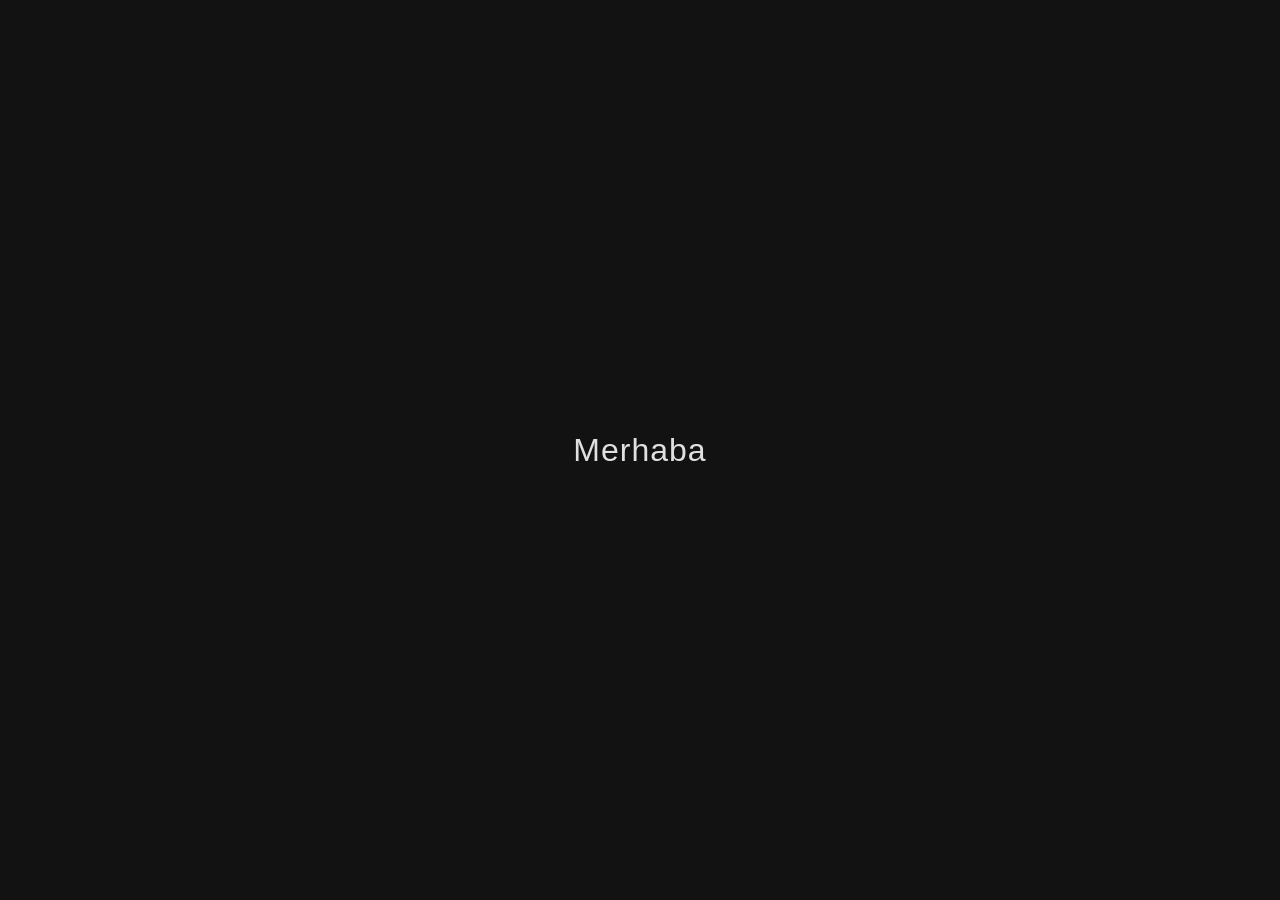
==== index.html @ f67cca28 "Add initial HTML structure for forum page" ====
<!DOCTYPE html>
<html lang="tr">
<head>
    <meta charset="UTF-8">
    <meta name="viewport" content="width=device-width, initial-scale=1.0">
    <title>Bağımsız Geliştiriciler Forumu</title>
    <style>
        /* İleride sıfırdan yazacağın minimal karanlık tema için küçük bir başlangıç */
        body {
            background-color: #121212;
            color: #e0e0e0;
            font-family: sans-serif;
            display: flex;
            justify-content: center;
            align-items: center;
            height: 100vh;
            margin: 0;
        }
        h1 {
            font-weight: 300;
            letter-spacing: 1px;
        }
    </style>
</head>
<body>

    <h1>Merhaba</h1>

</body>
</html>
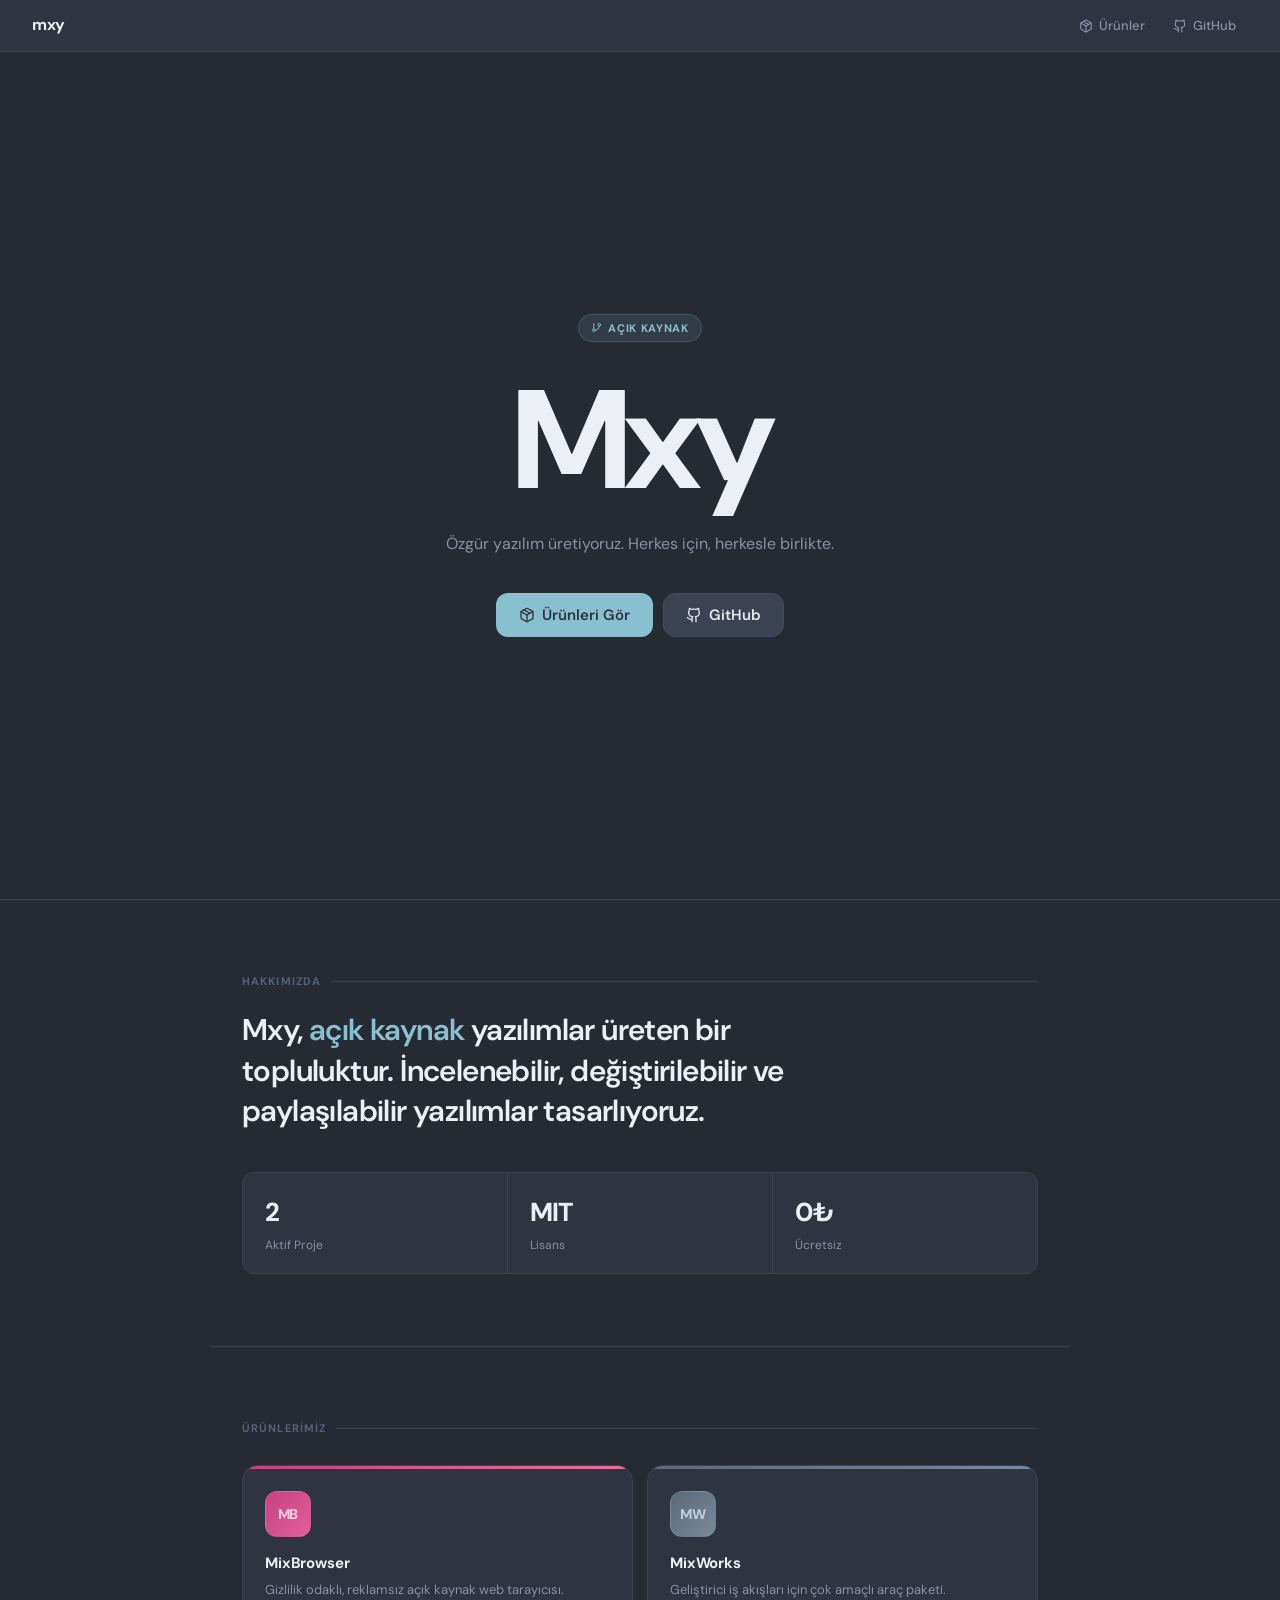
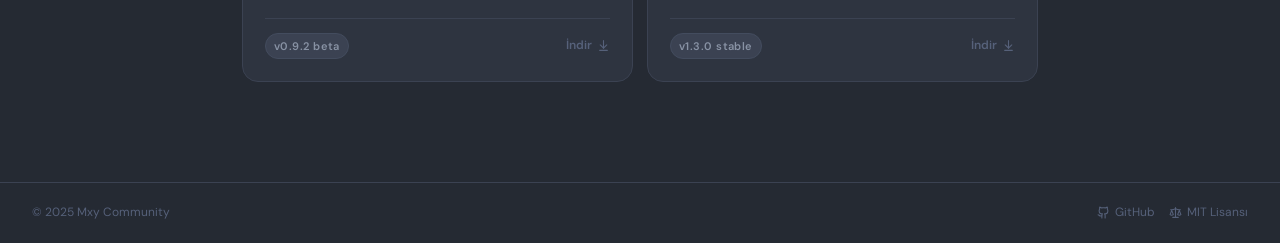
==== commit 868449f5: "Update index.html" ====
--- a/index.html
+++ b/index.html
@@ -1,30 +1,638 @@
 <!DOCTYPE html>
-<html lang="tr">
+<html lang="tr" data-theme="dark">
 <head>
-    <meta charset="UTF-8">
-    <meta name="viewport" content="width=device-width, initial-scale=1.0">
-    <title>Bağımsız Geliştiriciler Forumu</title>
-    <style>
-        /* İleride sıfırdan yazacağın minimal karanlık tema için küçük bir başlangıç */
-        body {
-            background-color: #121212;
-            color: #e0e0e0;
-            font-family: sans-serif;
-            display: flex;
-            justify-content: center;
-            align-items: center;
-            height: 100vh;
-            margin: 0;
-        }
-        h1 {
-            font-weight: 300;
-            letter-spacing: 1px;
-        }
-    </style>
+<meta charset="UTF-8">
+<meta name="viewport" content="width=device-width, initial-scale=1.0">
+<title>Mxy — Açık Kaynak Topluluğu</title>
+<link rel="preconnect" href="https://fonts.googleapis.com">
+<link href="https://fonts.googleapis.com/css2?family=DM+Sans:ital,opsz,wght@0,9..40,300;0,9..40,400;0,9..40,500;0,9..40,600;0,9..40,700;1,9..40,400&family=DM+Mono:wght@400;500&display=swap" rel="stylesheet">
+<style>
+
+:root {
+  --r: 8px; --r-sm: 4px; --r-lg: 12px; --r-xl: 16px; --r-pill: 9999px;
+  --font: 'DM Sans', system-ui, sans-serif;
+  --mono: 'DM Mono', monospace;
+  --ease: cubic-bezier(0.22, 1, 0.36, 1);
+  --t: 180ms; --t-fast: 100ms;
+}
+
+[data-theme="dark"] {
+  --bg-0: #1e2127; --bg-1: #252a33; --bg-2: #2e3440;
+  --bg-3: #353c4a; --bg-4: #3b4252; --bg-5: #434c5e; --bg-6: #4c566a;
+  --text-0: #eceff4; --text-1: #e5e9f0; --text-2: #d8dee9;
+  --text-3: #8892a4; --text-4: #56617a;
+  --border: #3b4252; --border-2: #434c5e; --border-3: #4c566a;
+  --frost-1: #8fbcbb; --frost-2: #88c0d0; --frost-3: #81a1c1; --frost-4: #5e81ac;
+  --aurora-green: #a3be8c;
+  --accent: #88c0d0; --accent-dim: rgba(136,192,208,0.12);
+  --shadow: 0 4px 12px rgba(0,0,0,0.35), 0 2px 4px rgba(0,0,0,0.2);
+  --shadow-lg: 0 12px 40px rgba(0,0,0,0.5), 0 4px 12px rgba(0,0,0,0.25);
+  --scroll-thumb: #434c5e; --scroll-thumb-h: #4c566a;
+}
+
+*, *::before, *::after { box-sizing: border-box; margin: 0; padding: 0; }
+html { scroll-behavior: smooth; }
+body {
+  font-family: var(--font); font-size: 14px; line-height: 1.65;
+  background: var(--bg-1); color: var(--text-2);
+  -webkit-font-smoothing: antialiased;
+}
+::-webkit-scrollbar { width: 7px; }
+::-webkit-scrollbar-track { background: transparent; }
+::-webkit-scrollbar-thumb { background: var(--scroll-thumb); border-radius: var(--r-pill); }
+::-webkit-scrollbar-thumb:hover { background: var(--scroll-thumb-h); }
+
+/* ══ ICON HELPER ══ */
+.icon {
+  display: inline-flex; align-items: center; justify-content: center;
+  flex-shrink: 0;
+}
+.icon svg {
+  stroke: currentColor; fill: none;
+  stroke-width: 2; stroke-linecap: round; stroke-linejoin: round;
+}
+
+/* ══ TOPBAR ══ */
+.topbar {
+  position: sticky; top: 0; z-index: 100;
+  height: 52px; display: flex; align-items: center; justify-content: space-between;
+  padding: 0 32px;
+  background: var(--bg-2); border-bottom: 1px solid var(--border);
+  backdrop-filter: blur(16px);
+}
+.topbar-logo { font-size: 16px; font-weight: 700; letter-spacing: -0.03em; color: var(--text-0); }
+.topbar-nav { display: flex; align-items: center; gap: 4px; }
+.topbar-nav a {
+  display: flex; align-items: center; gap: 6px;
+  padding: 6px 12px; border-radius: var(--r);
+  font-size: 13px; font-weight: 500; color: var(--text-3);
+  text-decoration: none;
+  transition: color var(--t-fast), background var(--t-fast);
+}
+.topbar-nav a:hover { color: var(--text-0); background: var(--bg-4); }
+
+/* ══ HERO ══ */
+.hero {
+  min-height: calc(100vh - 52px);
+  display: flex; flex-direction: column;
+  align-items: center; justify-content: center;
+  text-align: center; padding: 80px 32px;
+  border-bottom: 1px solid var(--border);
+}
+.hero-badge {
+  display: inline-flex; align-items: center; gap: 6px;
+  padding: 4px 12px; border-radius: var(--r-pill);
+  background: var(--accent-dim); border: 1px solid rgba(136,192,208,0.18);
+  font-size: 11px; font-weight: 700; letter-spacing: 0.06em;
+  color: var(--accent); text-transform: uppercase;
+  margin-bottom: 32px;
+  animation: fade-in 0.6s var(--ease) both;
+}
+.hero-title {
+  font-size: clamp(72px, 14vw, 140px); font-weight: 800;
+  letter-spacing: -0.05em; color: var(--text-0); line-height: 0.95;
+  animation: fade-in 0.7s 0.08s var(--ease) both;
+}
+.hero-sub {
+  margin-top: 24px; font-size: 16px; color: var(--text-3); max-width: 420px;
+  animation: fade-in 0.7s 0.16s var(--ease) both;
+}
+.hero-actions {
+  display: flex; gap: 10px; margin-top: 36px;
+  animation: fade-in 0.7s 0.24s var(--ease) both;
+}
+@keyframes fade-in {
+  from { opacity: 0; transform: translateY(14px); }
+  to   { opacity: 1; transform: translateY(0); }
+}
+
+/* ══ BUTTONS ══ */
+.btn {
+  display: inline-flex; align-items: center; justify-content: center; gap: 7px;
+  padding: 0 18px; height: 38px; border-radius: var(--r);
+  border: 1px solid transparent;
+  font-family: var(--font); font-size: 14px; font-weight: 600;
+  cursor: pointer; text-decoration: none; white-space: nowrap;
+  transition: background var(--t-fast), box-shadow var(--t-fast), transform var(--t-fast), border-color var(--t-fast);
+  user-select: none;
+}
+.btn:active { transform: scale(0.975); }
+.btn-primary { background: var(--frost-2); color: var(--bg-2); }
+.btn-primary:hover { background: var(--frost-1); box-shadow: 0 4px 14px rgba(136,192,208,0.2); }
+.btn-secondary { background: var(--bg-4); color: var(--text-1); border-color: var(--border-2); }
+.btn-secondary:hover { background: var(--bg-5); border-color: var(--border-3); }
+.btn-lg { height: 44px; padding: 0 22px; font-size: 15px; border-radius: var(--r-lg); }
+
+/* ══ SECTION ══ */
+.section {
+  max-width: 860px; margin: 0 auto;
+  padding: 72px 32px; border-bottom: 1px solid var(--border);
+}
+.section-eyebrow {
+  font-size: 11px; font-weight: 700; letter-spacing: 0.1em; text-transform: uppercase;
+  color: var(--text-4); margin-bottom: 20px;
+  display: flex; align-items: center; gap: 10px;
+}
+.section-eyebrow::after { content: ''; flex: 1; height: 1px; background: var(--border); }
+
+/* ══ ABOUT ══ */
+.about-text {
+  font-size: clamp(20px, 3vw, 30px); font-weight: 600;
+  letter-spacing: -0.02em; color: var(--text-0);
+  line-height: 1.35; max-width: 640px;
+}
+.about-text .accent { color: var(--accent); }
+.about-stats {
+  display: flex; margin-top: 40px;
+  border: 1px solid var(--border); border-radius: var(--r-lg);
+  overflow: hidden; background: var(--bg-2);
+}
+.stat-item { flex: 1; padding: 18px 22px; border-right: 1px solid var(--border); }
+.stat-item:last-child { border-right: none; }
+.stat-num { font-size: 26px; font-weight: 800; letter-spacing: -0.04em; color: var(--text-0); }
+.stat-lbl { font-size: 12px; color: var(--text-3); margin-top: 2px; }
+
+/* ══ PRODUCTS ══ */
+.products-section { max-width: 860px; margin: 0 auto; padding: 72px 32px 100px; }
+.products-grid {
+  display: grid; grid-template-columns: 1fr 1fr; gap: 14px; margin-top: 28px;
+}
+@media (max-width: 580px) { .products-grid { grid-template-columns: 1fr; } }
+
+.product-card {
+  background: var(--bg-2); border: 1px solid var(--border);
+  border-radius: var(--r-xl); cursor: pointer; overflow: hidden;
+  transition: border-color var(--t), box-shadow var(--t), transform var(--t);
+}
+.product-card:hover { border-color: var(--border-3); box-shadow: var(--shadow); transform: translateY(-2px); }
+.product-card:active { transform: translateY(0); }
+
+.product-strip { height: 3px; }
+.mixbrowser .product-strip { background: linear-gradient(90deg, #c94080, #e8709a); }
+.mixworks   .product-strip { background: linear-gradient(90deg, #5c6a7a, #7888a0); }
+
+.product-body { padding: 22px; }
+.product-icon {
+  width: 46px; height: 46px; border-radius: var(--r-lg);
+  display: flex; align-items: center; justify-content: center;
+  font-size: 14px; font-weight: 800; letter-spacing: -0.03em;
+  margin-bottom: 14px; border: 1px solid rgba(255,255,255,0.08);
+}
+.mixbrowser .product-icon { background: linear-gradient(135deg, #c94080, #e0609a); color: rgba(255,220,235,0.9); }
+.mixworks   .product-icon { background: linear-gradient(135deg, #5a6878, #7a8898); color: rgba(210,220,235,0.85); }
+
+.product-name { font-size: 15px; font-weight: 700; color: var(--text-0); letter-spacing: -0.01em; margin-bottom: 4px; }
+.product-desc { font-size: 13px; color: var(--text-3); line-height: 1.5; }
+.product-footer {
+  display: flex; align-items: center; justify-content: space-between;
+  margin-top: 18px; padding-top: 14px; border-top: 1px solid var(--border);
+}
+.product-version {
+  font-size: 11px; font-weight: 600; letter-spacing: 0.04em;
+  padding: 3px 8px; border-radius: var(--r-pill);
+  background: var(--bg-4); border: 1px solid var(--border-2); color: var(--text-3);
+}
+.product-open {
+  display: flex; align-items: center; gap: 5px;
+  font-size: 12px; font-weight: 600; color: var(--text-4);
+  transition: color var(--t-fast);
+}
+.product-card:hover .product-open { color: var(--accent); }
+
+/* ══ OVERLAY ══ */
+.overlay {
+  position: fixed; inset: 0;
+  background: rgba(14,17,22,0.75);
+  backdrop-filter: blur(6px); -webkit-backdrop-filter: blur(6px);
+  display: flex; align-items: center; justify-content: center;
+  z-index: 500; padding: 20px;
+  opacity: 0; pointer-events: none; transition: opacity 0.2s;
+}
+.overlay.open { opacity: 1; pointer-events: all; }
+
+.dialog {
+  background: var(--bg-2); border: 1px solid var(--border-2);
+  border-radius: var(--r-xl); width: 460px; max-width: 100%;
+  box-shadow: var(--shadow-lg);
+  transform: scale(0.95) translateY(10px);
+  transition: transform 0.22s var(--ease); overflow: hidden;
+}
+.overlay.open .dialog { transform: scale(1) translateY(0); }
+
+.dialog-top { padding: 24px 24px 20px; border-bottom: 1px solid var(--border); }
+.dialog-app-row { display: flex; align-items: center; gap: 14px; margin-bottom: 16px; }
+.dialog-icon {
+  width: 52px; height: 52px; border-radius: var(--r-lg);
+  display: flex; align-items: center; justify-content: center;
+  font-size: 16px; font-weight: 800; letter-spacing: -0.03em;
+  flex-shrink: 0; border: 1px solid rgba(255,255,255,0.08);
+}
+.dialog-mb .dialog-icon { background: linear-gradient(135deg, #c94080, #e0609a); color: rgba(255,220,235,0.9); }
+.dialog-mw .dialog-icon { background: linear-gradient(135deg, #5a6878, #7a8898); color: rgba(210,220,235,0.85); }
+.dialog-title { font-size: 17px; font-weight: 700; color: var(--text-0); letter-spacing: -0.01em; }
+.dialog-tagline { font-size: 12px; color: var(--text-3); margin-top: 2px; }
+.dialog-desc { font-size: 13px; color: var(--text-3); line-height: 1.6; }
+.ver-row { display: flex; align-items: center; gap: 8px; margin-top: 14px; }
+.ver-badge {
+  display: inline-flex; align-items: center; gap: 5px;
+  padding: 3px 10px; border-radius: var(--r-pill);
+  font-size: 11px; font-weight: 700; letter-spacing: 0.04em;
+  border: 1px solid var(--border-2); background: var(--bg-4); color: var(--text-2);
+}
+.ver-dot { width: 6px; height: 6px; border-radius: 50%; background: var(--aurora-green); flex-shrink: 0; }
+
+.dialog-body { padding: 18px 24px; }
+.changelog {
+  background: var(--bg-3); border: 1px solid var(--border);
+  border-radius: var(--r-lg); overflow: hidden; margin-bottom: 14px;
+}
+.changelog-header {
+  display: flex; align-items: center; gap: 7px;
+  padding: 9px 14px; border-bottom: 1px solid var(--border);
+  font-size: 11px; font-weight: 700; letter-spacing: 0.08em;
+  text-transform: uppercase; color: var(--text-4);
+}
+.changelog-item {
+  display: flex; align-items: center; gap: 9px;
+  padding: 8px 14px; font-size: 13px; color: var(--text-2);
+  border-bottom: 1px solid var(--border);
+}
+.changelog-item:last-child { border-bottom: none; }
+.changelog-item .icon { color: var(--aurora-green); }
+
+.dl-group { display: flex; flex-direction: column; gap: 8px; }
+.dl-btn {
+  height: 40px; display: flex; align-items: center; gap: 10px;
+  padding: 0 14px; border-radius: var(--r); border: 1px solid transparent;
+  font-family: var(--font); font-size: 13px; font-weight: 600;
+  cursor: pointer; transition: background var(--t-fast), border-color var(--t-fast), transform var(--t-fast);
+}
+.dl-btn:active { transform: scale(0.98); }
+.dl-btn-label { flex: 1; text-align: left; }
+.dl-btn-size { font-size: 11px; font-weight: 500; color: var(--text-4); }
+.dl-primary { background: var(--bg-4); color: var(--text-0); border-color: var(--border-2); }
+.dl-primary:hover { background: var(--bg-5); border-color: var(--border-3); }
+.dl-secondary { background: transparent; color: var(--text-2); border-color: var(--border); }
+.dl-secondary:hover { background: var(--bg-3); }
+
+.dialog-footer {
+  padding: 12px 24px; border-top: 1px solid var(--border);
+  display: flex; justify-content: space-between; align-items: center;
+}
+.dialog-footer-note { font-size: 12px; color: var(--text-4); display: flex; align-items: center; gap: 5px; }
+.dialog-close-btn {
+  height: 30px; padding: 0 14px; border-radius: var(--r);
+  border: 1px solid var(--border-2); background: var(--bg-4); color: var(--text-2);
+  font-family: var(--font); font-size: 13px; font-weight: 600;
+  cursor: pointer; transition: background var(--t-fast);
+}
+.dialog-close-btn:hover { background: var(--bg-5); }
+
+/* ══ FOOTER ══ */
+.footer {
+  border-top: 1px solid var(--border); padding: 20px 32px;
+  display: flex; align-items: center; justify-content: space-between;
+  font-size: 12px; color: var(--text-4);
+}
+.footer-links { display: flex; gap: 14px; }
+.footer-links a {
+  color: var(--text-4); text-decoration: none;
+  display: flex; align-items: center; gap: 5px;
+  transition: color var(--t-fast);
+}
+.footer-links a:hover { color: var(--text-2); }
+
+/* ══ SCROLL REVEAL ══ */
+.reveal { opacity: 0; transform: translateY(14px); transition: opacity 0.55s var(--ease), transform 0.55s var(--ease); }
+.reveal.visible { opacity: 1; transform: translateY(0); }
+
+</style>
 </head>
 <body>
 
-    <h1>Merhaba</h1>
-
+<!-- SVG icon definitions (reusable symbols) -->
+<svg style="display:none" xmlns="http://www.w3.org/2000/svg">
+  <symbol id="ic-git-branch" viewBox="0 0 24 24">
+    <line x1="6" y1="3" x2="6" y2="15"/>
+    <circle cx="18" cy="6" r="3"/>
+    <circle cx="6" cy="18" r="3"/>
+    <path d="M18 9a9 9 0 0 1-9 9"/>
+  </symbol>
+  <symbol id="ic-package" viewBox="0 0 24 24">
+    <path d="m7.5 4.27 9 5.15"/>
+    <path d="M21 8a2 2 0 0 0-1-1.73l-7-4a2 2 0 0 0-2 0l-7 4A2 2 0 0 0 3 8v8a2 2 0 0 0 1 1.73l7 4a2 2 0 0 0 2 0l7-4A2 2 0 0 0 21 16Z"/>
+    <path d="m3.3 7 8.7 5 8.7-5"/>
+    <path d="M12 22V12"/>
+  </symbol>
+  <symbol id="ic-github" viewBox="0 0 24 24">
+    <path d="M15 22v-4a4.8 4.8 0 0 0-1-3.5c3 0 6-2 6-5.5.08-1.25-.27-2.48-1-3.5.28-1.15.28-2.35 0-3.5 0 0-1 0-3 1.5-2.64-.5-5.36-.5-8 0C6 2 5 2 5 2c-.3 1.15-.3 2.35 0 3.5A5.403 5.403 0 0 0 4 9c0 3.5 3 5.5 6 5.5-.39.49-.68 1.05-.85 1.65-.17.6-.22 1.23-.15 1.85v4"/>
+    <path d="M9 18c-4.51 2-5-2-7-2"/>
+  </symbol>
+  <symbol id="ic-arrow-down-to-line" viewBox="0 0 24 24">
+    <path d="M12 17V3"/>
+    <path d="m6 11 6 6 6-6"/>
+    <path d="M19 21H5"/>
+  </symbol>
+  <symbol id="ic-git-commit" viewBox="0 0 24 24">
+    <circle cx="12" cy="12" r="3"/>
+    <line x1="3" y1="12" x2="9" y2="12"/>
+    <line x1="15" y1="12" x2="21" y2="12"/>
+  </symbol>
+  <symbol id="ic-check" viewBox="0 0 24 24">
+    <path d="M20 6 9 17l-5-5"/>
+  </symbol>
+  <!-- Windows logo -->
+  <symbol id="ic-windows" viewBox="0 0 24 24">
+    <path d="M3 5.6 10.5 4.5v7H3z" fill="#f35325" stroke="none"/>
+    <path d="M11.5 4.35 21 3v8.5h-9.5z" fill="#81bc06" stroke="none"/>
+    <path d="M3 12.5h7.5V19.5L3 18.4z" fill="#05a6f0" stroke="none"/>
+    <path d="M11.5 12.5H21V21l-9.5-1.35z" fill="#ffba08" stroke="none"/>
+  </symbol>
+  <!-- Linux Tux -->
+  <symbol id="ic-linux" viewBox="0 0 100 100">
+    <ellipse cx="50" cy="68" rx="24" ry="26" fill="#2b2b2b"/>
+    <ellipse cx="50" cy="72" rx="14" ry="18" fill="#f5f0e8"/>
+    <ellipse cx="50" cy="30" rx="20" ry="22" fill="#2b2b2b"/>
+    <ellipse cx="50" cy="36" rx="12" ry="10" fill="#f5a623"/>
+    <circle cx="43" cy="26" r="5" fill="white"/>
+    <circle cx="57" cy="26" r="5" fill="white"/>
+    <circle cx="44" cy="27" r="2.5" fill="#1a1a1a"/>
+    <circle cx="58" cy="27" r="2.5" fill="#1a1a1a"/>
+    <ellipse cx="38" cy="96" rx="10" ry="4" fill="#f5a623"/>
+    <ellipse cx="62" cy="96" rx="10" ry="4" fill="#f5a623"/>
+    <ellipse cx="24" cy="62" rx="7" ry="18" fill="#1a1a1a" transform="rotate(-10 24 62)"/>
+    <ellipse cx="76" cy="62" rx="7" ry="18" fill="#1a1a1a" transform="rotate(10 76 62)"/>
+  </symbol>
+  <symbol id="ic-lock" viewBox="0 0 24 24">
+    <rect width="18" height="11" x="3" y="11" rx="2" ry="2"/>
+    <path d="M7 11V7a5 5 0 0 1 10 0v4"/>
+  </symbol>
+  <symbol id="ic-scale" viewBox="0 0 24 24">
+    <path d="m16 16 3-8 3 8c-.87.65-1.92 1-3 1s-2.13-.35-3-1Z"/>
+    <path d="m2 16 3-8 3 8c-.87.65-1.92 1-3 1s-2.13-.35-3-1Z"/>
+    <path d="M7 21h10"/>
+    <path d="M12 3v18"/>
+    <path d="M3 7h2c2 0 5-1 7-2 2 1 5 2 7 2h2"/>
+  </symbol>
+</svg>
+
+<!-- TOPBAR -->
+<nav class="topbar">
+  <div class="topbar-logo">mxy</div>
+  <div class="topbar-nav">
+    <a href="#products">
+      <span class="icon"><svg width="14" height="14"><use href="#ic-package"/></svg></span>
+      Ürünler
+    </a>
+    <a href="https://github.com" target="_blank">
+      <span class="icon"><svg width="14" height="14"><use href="#ic-github"/></svg></span>
+      GitHub
+    </a>
+  </div>
+</nav>
+
+<!-- HERO -->
+<section class="hero">
+  <div class="hero-badge">
+    <span class="icon"><svg width="11" height="11"><use href="#ic-git-branch"/></svg></span>
+    Açık Kaynak
+  </div>
+  <div class="hero-title">Mxy</div>
+  <div class="hero-sub">Özgür yazılım üretiyoruz. Herkes için, herkesle birlikte.</div>
+  <div class="hero-actions">
+    <a href="#products" class="btn btn-primary btn-lg">
+      <span class="icon"><svg width="16" height="16"><use href="#ic-package"/></svg></span>
+      Ürünleri Gör
+    </a>
+    <a href="https://github.com" target="_blank" class="btn btn-secondary btn-lg">
+      <span class="icon"><svg width="16" height="16"><use href="#ic-github"/></svg></span>
+      GitHub
+    </a>
+  </div>
+</section>
+
+<!-- ABOUT -->
+<div class="section reveal">
+  <div class="section-eyebrow">Hakkımızda</div>
+  <p class="about-text">
+    Mxy, <span class="accent">açık kaynak</span> yazılımlar üreten bir topluluktur. İncelenebilir, değiştirilebilir ve paylaşılabilir yazılımlar tasarlıyoruz.
+  </p>
+  <div class="about-stats">
+    <div class="stat-item">
+      <div class="stat-num">2</div>
+      <div class="stat-lbl">Aktif Proje</div>
+    </div>
+    <div class="stat-item">
+      <div class="stat-num">MIT</div>
+      <div class="stat-lbl">Lisans</div>
+    </div>
+    <div class="stat-item">
+      <div class="stat-num">0₺</div>
+      <div class="stat-lbl">Ücretsiz</div>
+    </div>
+  </div>
+</div>
+
+<!-- PRODUCTS -->
+<div class="products-section" id="products">
+  <div class="section-eyebrow reveal">Ürünlerimiz</div>
+  <div class="products-grid">
+
+    <div class="product-card mixbrowser reveal" onclick="openModal('mb')">
+      <div class="product-strip"></div>
+      <div class="product-body">
+        <div class="product-icon">MB</div>
+        <div class="product-name">MixBrowser</div>
+        <div class="product-desc">Gizlilik odaklı, reklamsız açık kaynak web tarayıcısı.</div>
+        <div class="product-footer">
+          <span class="product-version">v0.9.2 beta</span>
+          <span class="product-open">
+            İndir
+            <span class="icon"><svg width="13" height="13"><use href="#ic-arrow-down-to-line"/></svg></span>
+          </span>
+        </div>
+      </div>
+    </div>
+
+    <div class="product-card mixworks reveal" onclick="openModal('mw')" style="transition-delay:0.07s">
+      <div class="product-strip"></div>
+      <div class="product-body">
+        <div class="product-icon">MW</div>
+        <div class="product-name">MixWorks</div>
+        <div class="product-desc">Geliştirici iş akışları için çok amaçlı araç paketi.</div>
+        <div class="product-footer">
+          <span class="product-version">v1.3.0 stable</span>
+          <span class="product-open">
+            İndir
+            <span class="icon"><svg width="13" height="13"><use href="#ic-arrow-down-to-line"/></svg></span>
+          </span>
+        </div>
+      </div>
+    </div>
+
+  </div>
+</div>
+
+<!-- FOOTER -->
+<footer class="footer">
+  <span>© 2025 Mxy Community</span>
+  <div class="footer-links">
+    <a href="https://github.com" target="_blank">
+      <span class="icon"><svg width="13" height="13"><use href="#ic-github"/></svg></span> GitHub
+    </a>
+    <a href="#">
+      <span class="icon"><svg width="13" height="13"><use href="#ic-scale"/></svg></span> MIT Lisansı
+    </a>
+  </div>
+</footer>
+
+
+<!-- MODAL: MixBrowser -->
+<div class="overlay" id="modal-mb" onclick="if(event.target===this)closeModal('mb')">
+  <div class="dialog dialog-mb">
+    <div class="dialog-top">
+      <div class="dialog-app-row">
+        <div class="dialog-icon">MB</div>
+        <div>
+          <div class="dialog-title">MixBrowser</div>
+          <div class="dialog-tagline">Açık kaynak web tarayıcısı</div>
+        </div>
+      </div>
+      <div class="dialog-desc">Gizliliğinizi korumak için tasarlanmış, yerleşik reklam engelleyicili ve izleyici engelleyicili modern tarayıcı.</div>
+      <div class="ver-row">
+        <div class="ver-badge"><div class="ver-dot"></div> v0.9.2 Beta</div>
+      </div>
+    </div>
+    <div class="dialog-body">
+      <div class="changelog">
+        <div class="changelog-header">
+          <span class="icon"><svg width="12" height="12"><use href="#ic-git-commit"/></svg></span>
+          v0.9.2 — Son Değişiklikler
+        </div>
+        <div class="changelog-item">
+          <span class="icon"><svg width="13" height="13"><use href="#ic-check"/></svg></span>
+          Sekme yöneticisi yeniden tasarlandı
+        </div>
+        <div class="changelog-item">
+          <span class="icon"><svg width="13" height="13"><use href="#ic-check"/></svg></span>
+          Yerleşik reklam engelleyici güncellendi
+        </div>
+        <div class="changelog-item">
+          <span class="icon"><svg width="13" height="13"><use href="#ic-check"/></svg></span>
+          Bellek kullanımı %22 azaltıldı
+        </div>
+        <div class="changelog-item">
+          <span class="icon"><svg width="13" height="13"><use href="#ic-check"/></svg></span>
+          Karanlık mod iyileştirmeleri
+        </div>
+      </div>
+      <div class="dl-group">
+        <button class="dl-btn dl-primary">
+          <span class="icon" style="flex-shrink:0"><svg width="18" height="18" style="display:block"><use href="#ic-windows"/></svg></span>
+          <span class="dl-btn-label">Windows için İndir</span>
+          <span class="dl-btn-size">.exe · 84 MB</span>
+        </button>
+        <button class="dl-btn dl-secondary">
+          <span class="icon" style="flex-shrink:0"><svg width="18" height="18" style="display:block"><use href="#ic-linux"/></svg></span>
+          <span class="dl-btn-label">Linux için İndir</span>
+          <span class="dl-btn-size">.AppImage · 79 MB</span>
+        </button>
+      </div>
+    </div>
+    <div class="dialog-footer">
+      <span class="dialog-footer-note">
+        <span class="icon"><svg width="12" height="12"><use href="#ic-lock"/></svg></span> MIT Lisansı
+      </span>
+      <button class="dialog-close-btn" onclick="closeModal('mb')">Kapat</button>
+    </div>
+  </div>
+</div>
+
+
+<!-- MODAL: MixWorks -->
+<div class="overlay" id="modal-mw" onclick="if(event.target===this)closeModal('mw')">
+  <div class="dialog dialog-mw">
+    <div class="dialog-top">
+      <div class="dialog-app-row">
+        <div class="dialog-icon">MW</div>
+        <div>
+          <div class="dialog-title">MixWorks</div>
+          <div class="dialog-tagline">Geliştirici araç paketi</div>
+        </div>
+      </div>
+      <div class="dialog-desc">Terminal entegrasyonu, SSH yöneticisi ve Git desteğiyle geliştirici iş akışlarını hızlandıran araç paketi.</div>
+      <div class="ver-row">
+        <div class="ver-badge"><div class="ver-dot"></div> v1.3.0 Stable</div>
+      </div>
+    </div>
+    <div class="dialog-body">
+      <div class="changelog">
+        <div class="changelog-header">
+          <span class="icon"><svg width="12" height="12"><use href="#ic-git-commit"/></svg></span>
+          v1.3.0 — Son Değişiklikler
+        </div>
+        <div class="changelog-item">
+          <span class="icon"><svg width="13" height="13"><use href="#ic-check"/></svg></span>
+          Plugin sistemi eklendi
+        </div>
+        <div class="changelog-item">
+          <span class="icon"><svg width="13" height="13"><use href="#ic-check"/></svg></span>
+          SSH bağlantı yöneticisi
+        </div>
+        <div class="changelog-item">
+          <span class="icon"><svg width="13" height="13"><use href="#ic-check"/></svg></span>
+          Git entegrasyonu geliştirildi
+        </div>
+        <div class="changelog-item">
+          <span class="icon"><svg width="13" height="13"><use href="#ic-check"/></svg></span>
+          Çoklu pencere desteği
+        </div>
+      </div>
+      <div class="dl-group">
+        <button class="dl-btn dl-primary">
+          <span class="icon" style="flex-shrink:0"><svg width="18" height="18" style="display:block"><use href="#ic-windows"/></svg></span>
+          <span class="dl-btn-label">Windows için İndir</span>
+          <span class="dl-btn-size">.exe · 61 MB</span>
+        </button>
+        <button class="dl-btn dl-secondary">
+          <span class="icon" style="flex-shrink:0"><svg width="18" height="18" style="display:block"><use href="#ic-linux"/></svg></span>
+          <span class="dl-btn-label">Linux için İndir</span>
+          <span class="dl-btn-size">.deb / .rpm · 58 MB</span>
+        </button>
+      </div>
+    </div>
+    <div class="dialog-footer">
+      <span class="dialog-footer-note">
+        <span class="icon"><svg width="12" height="12"><use href="#ic-lock"/></svg></span> MIT Lisansı
+      </span>
+      <button class="dialog-close-btn" onclick="closeModal('mw')">Kapat</button>
+    </div>
+  </div>
+</div>
+
+
+<script>
+const observer = new IntersectionObserver(entries => {
+  entries.forEach(e => { if (e.isIntersecting) e.target.classList.add('visible'); });
+}, { threshold: 0.12, rootMargin: '0px 0px -24px 0px' });
+document.querySelectorAll('.reveal').forEach(el => observer.observe(el));
+
+function openModal(id) {
+  document.getElementById('modal-' + id).classList.add('open');
+  document.body.style.overflow = 'hidden';
+}
+function closeModal(id) {
+  document.getElementById('modal-' + id).classList.remove('open');
+  document.body.style.overflow = '';
+}
+document.addEventListener('keydown', e => {
+  if (e.key === 'Escape') {
+    document.querySelectorAll('.overlay.open').forEach(o => {
+      o.classList.remove('open');
+      document.body.style.overflow = '';
+    });
+  }
+});
+</script>
 </body>
 </html>
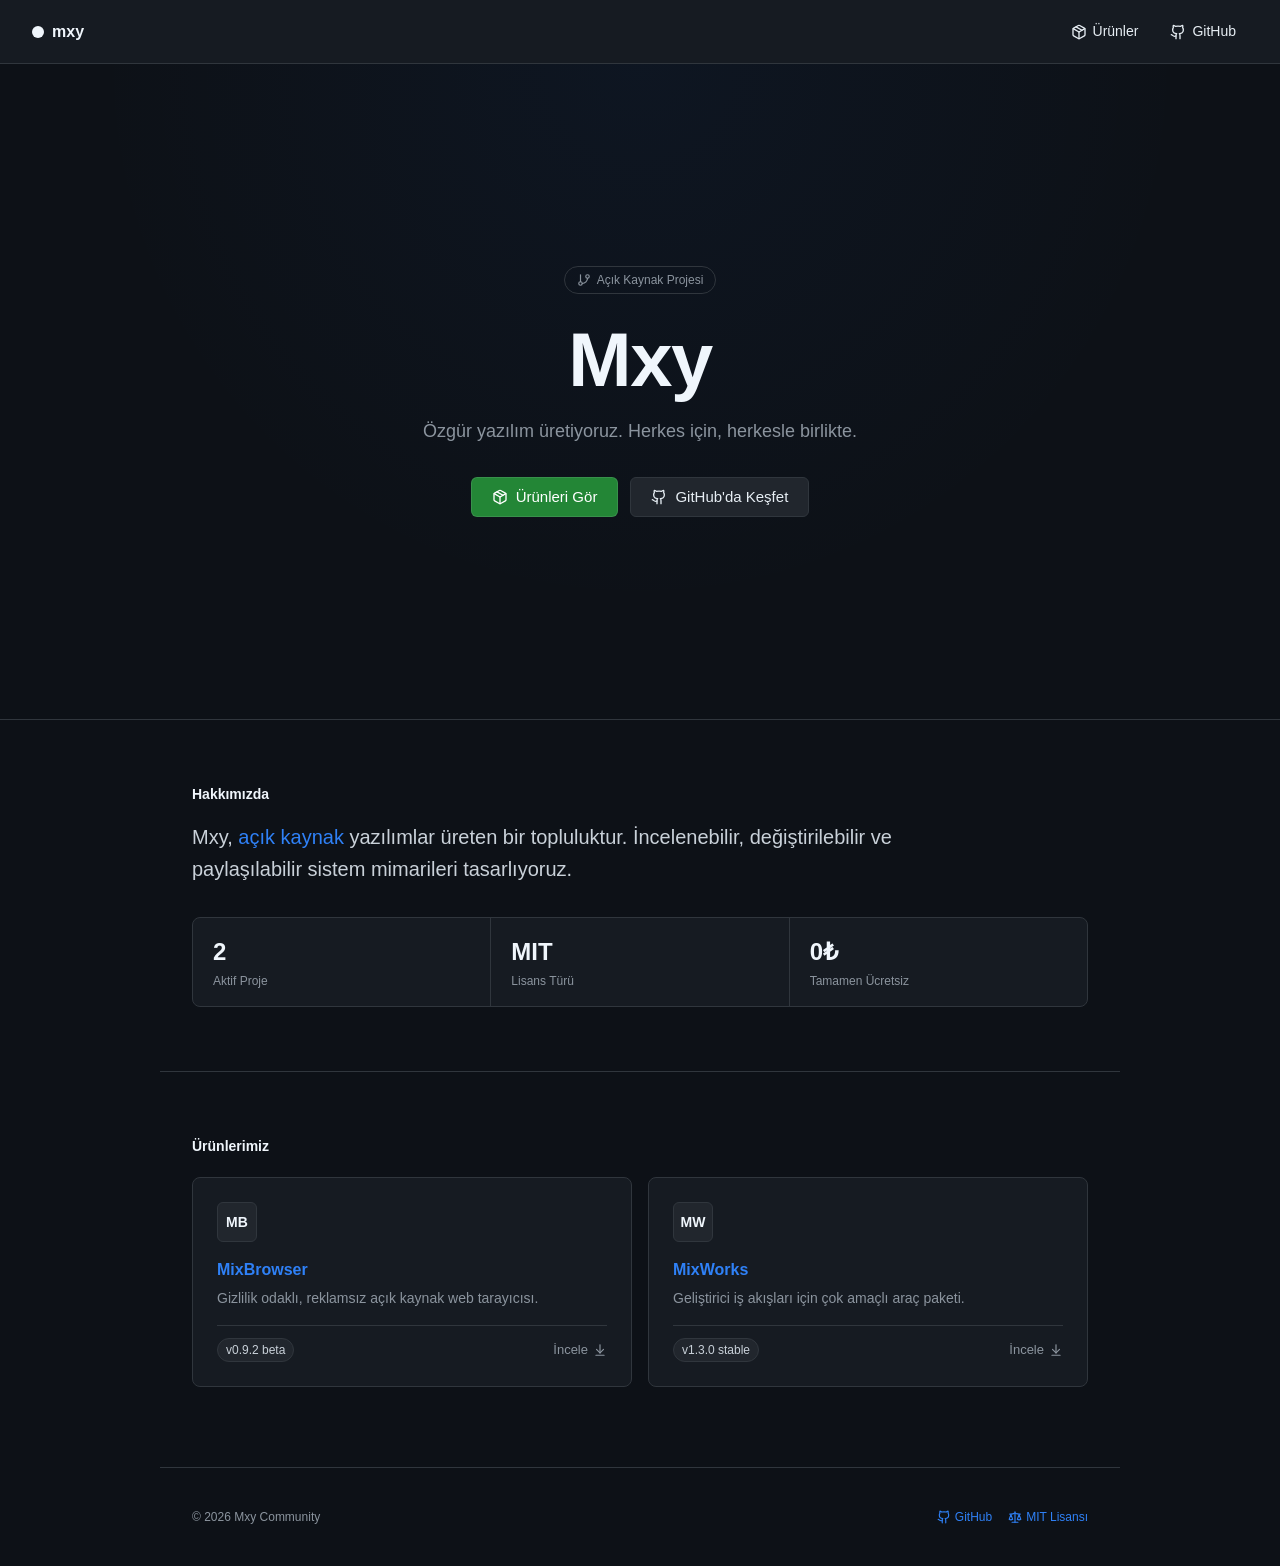
==== commit 09a325b8: "Update index.html" ====
--- a/index.html
+++ b/index.html
@@ -4,42 +4,58 @@
 <meta charset="UTF-8">
 <meta name="viewport" content="width=device-width, initial-scale=1.0">
 <title>Mxy — Açık Kaynak Topluluğu</title>
-<link rel="preconnect" href="https://fonts.googleapis.com">
-<link href="https://fonts.googleapis.com/css2?family=DM+Sans:ital,opsz,wght@0,9..40,300;0,9..40,400;0,9..40,500;0,9..40,600;0,9..40,700;1,9..40,400&family=DM+Mono:wght@400;500&display=swap" rel="stylesheet">
 <style>
 
 :root {
-  --r: 8px; --r-sm: 4px; --r-lg: 12px; --r-xl: 16px; --r-pill: 9999px;
-  --font: 'DM Sans', system-ui, sans-serif;
-  --mono: 'DM Mono', monospace;
-  --ease: cubic-bezier(0.22, 1, 0.36, 1);
-  --t: 180ms; --t-fast: 100ms;
+  --r: 6px; --r-sm: 4px; --r-lg: 8px; --r-xl: 12px; --r-pill: 9999px;
+  --font: -apple-system, BlinkMacSystemFont, "Segoe UI", "Noto Sans", Helvetica, Arial, sans-serif, "Apple Color Emoji", "Segoe UI Emoji";
+  --mono: ui-monospace, SFMono-Regular, SF Mono, Menlo, Consolas, Liberation Mono, monospace;
+  --ease: cubic-bezier(0.3, 0, 0.5, 1);
+  --t: 200ms; --t-fast: 100ms;
 }
 
 [data-theme="dark"] {
-  --bg-0: #1e2127; --bg-1: #252a33; --bg-2: #2e3440;
-  --bg-3: #353c4a; --bg-4: #3b4252; --bg-5: #434c5e; --bg-6: #4c566a;
-  --text-0: #eceff4; --text-1: #e5e9f0; --text-2: #d8dee9;
-  --text-3: #8892a4; --text-4: #56617a;
-  --border: #3b4252; --border-2: #434c5e; --border-3: #4c566a;
-  --frost-1: #8fbcbb; --frost-2: #88c0d0; --frost-3: #81a1c1; --frost-4: #5e81ac;
-  --aurora-green: #a3be8c;
-  --accent: #88c0d0; --accent-dim: rgba(136,192,208,0.12);
-  --shadow: 0 4px 12px rgba(0,0,0,0.35), 0 2px 4px rgba(0,0,0,0.2);
-  --shadow-lg: 0 12px 40px rgba(0,0,0,0.5), 0 4px 12px rgba(0,0,0,0.25);
-  --scroll-thumb: #434c5e; --scroll-thumb-h: #4c566a;
+  /* GitHub Dark Default Palette */
+  --bg-0: #010409; 
+  --bg-1: #0d1117; 
+  --bg-2: #161b22;
+  --bg-3: #21262d; 
+  --bg-4: #30363d; 
+  --bg-5: #8b949e; 
+  --bg-6: #c9d1d9;
+  
+  --text-0: #f0f6fc; 
+  --text-1: #e6edf3; 
+  --text-2: #c9d1d9;
+  --text-3: #8b949e; 
+  --text-4: #484f58;
+  
+  --border: #30363d; 
+  --border-2: #21262d; 
+  --border-3: #8b949e;
+  
+  /* GitHub Accent Colors */
+  --accent: #2f81f7; 
+  --accent-dim: rgba(56, 139, 253, 0.15);
+  --success: #238636;
+  --success-hover: #2ea043;
+  
+  --shadow: 0 1px 0 rgba(0,0,0,0.1);
+  --shadow-lg: 0 8px 24px #010409;
+  --scroll-thumb: #21262d; 
+  --scroll-thumb-h: #30363d;
 }
 
 *, *::before, *::after { box-sizing: border-box; margin: 0; padding: 0; }
 html { scroll-behavior: smooth; }
 body {
-  font-family: var(--font); font-size: 14px; line-height: 1.65;
+  font-family: var(--font); font-size: 14px; line-height: 1.5;
   background: var(--bg-1); color: var(--text-2);
   -webkit-font-smoothing: antialiased;
 }
-::-webkit-scrollbar { width: 7px; }
-::-webkit-scrollbar-track { background: transparent; }
-::-webkit-scrollbar-thumb { background: var(--scroll-thumb); border-radius: var(--r-pill); }
+::-webkit-scrollbar { width: 12px; }
+::-webkit-scrollbar-track { background: var(--bg-1); }
+::-webkit-scrollbar-thumb { background: var(--scroll-thumb); border: 3px solid var(--bg-1); border-radius: var(--r-pill); }
 ::-webkit-scrollbar-thumb:hover { background: var(--scroll-thumb-h); }
 
 /* ══ ICON HELPER ══ */
@@ -55,262 +71,247 @@
 /* ══ TOPBAR ══ */
 .topbar {
   position: sticky; top: 0; z-index: 100;
-  height: 52px; display: flex; align-items: center; justify-content: space-between;
+  height: 64px; display: flex; align-items: center; justify-content: space-between;
   padding: 0 32px;
   background: var(--bg-2); border-bottom: 1px solid var(--border);
-  backdrop-filter: blur(16px);
-}
-.topbar-logo { font-size: 16px; font-weight: 700; letter-spacing: -0.03em; color: var(--text-0); }
-.topbar-nav { display: flex; align-items: center; gap: 4px; }
+}
+.topbar-logo { font-size: 16px; font-weight: 600; color: var(--text-0); display: flex; align-items: center; gap: 8px; }
+.topbar-logo::before {
+  content: ''; display: inline-block; width: 12px; height: 12px; background: var(--text-0); border-radius: 50%;
+}
+.topbar-nav { display: flex; align-items: center; gap: 8px; }
 .topbar-nav a {
   display: flex; align-items: center; gap: 6px;
   padding: 6px 12px; border-radius: var(--r);
-  font-size: 13px; font-weight: 500; color: var(--text-3);
+  font-size: 14px; font-weight: 500; color: var(--text-1);
   text-decoration: none;
-  transition: color var(--t-fast), background var(--t-fast);
-}
-.topbar-nav a:hover { color: var(--text-0); background: var(--bg-4); }
+  transition: background var(--t-fast);
+}
+.topbar-nav a:hover { background: var(--bg-3); }
 
 /* ══ HERO ══ */
 .hero {
-  min-height: calc(100vh - 52px);
+  min-height: calc(80vh - 64px);
   display: flex; flex-direction: column;
   align-items: center; justify-content: center;
-  text-align: center; padding: 80px 32px;
+  text-align: center; padding: 48px 32px;
   border-bottom: 1px solid var(--border);
+  background: radial-gradient(circle at top, rgba(31, 111, 235, 0.05), transparent 60%);
 }
 .hero-badge {
   display: inline-flex; align-items: center; gap: 6px;
   padding: 4px 12px; border-radius: var(--r-pill);
-  background: var(--accent-dim); border: 1px solid rgba(136,192,208,0.18);
-  font-size: 11px; font-weight: 700; letter-spacing: 0.06em;
-  color: var(--accent); text-transform: uppercase;
-  margin-bottom: 32px;
+  background: transparent; border: 1px solid var(--border);
+  font-size: 12px; font-weight: 500;
+  color: var(--text-3);
+  margin-bottom: 24px;
   animation: fade-in 0.6s var(--ease) both;
 }
 .hero-title {
-  font-size: clamp(72px, 14vw, 140px); font-weight: 800;
-  letter-spacing: -0.05em; color: var(--text-0); line-height: 0.95;
+  font-size: clamp(48px, 8vw, 76px); font-weight: 700;
+  letter-spacing: -0.02em; color: var(--text-0); line-height: 1.1;
   animation: fade-in 0.7s 0.08s var(--ease) both;
 }
 .hero-sub {
-  margin-top: 24px; font-size: 16px; color: var(--text-3); max-width: 420px;
+  margin-top: 16px; font-size: 18px; color: var(--text-3); max-width: 540px;
+  font-weight: 400; line-height: 1.5;
   animation: fade-in 0.7s 0.16s var(--ease) both;
 }
 .hero-actions {
-  display: flex; gap: 10px; margin-top: 36px;
+  display: flex; gap: 12px; margin-top: 32px;
   animation: fade-in 0.7s 0.24s var(--ease) both;
 }
 @keyframes fade-in {
-  from { opacity: 0; transform: translateY(14px); }
+  from { opacity: 0; transform: translateY(8px); }
   to   { opacity: 1; transform: translateY(0); }
 }
 
 /* ══ BUTTONS ══ */
 .btn {
-  display: inline-flex; align-items: center; justify-content: center; gap: 7px;
-  padding: 0 18px; height: 38px; border-radius: var(--r);
-  border: 1px solid transparent;
-  font-family: var(--font); font-size: 14px; font-weight: 600;
+  display: inline-flex; align-items: center; justify-content: center; gap: 8px;
+  padding: 0 16px; height: 32px; border-radius: var(--r);
+  border: 1px solid var(--border);
+  font-family: var(--font); font-size: 14px; font-weight: 500;
   cursor: pointer; text-decoration: none; white-space: nowrap;
-  transition: background var(--t-fast), box-shadow var(--t-fast), transform var(--t-fast), border-color var(--t-fast);
-  user-select: none;
-}
-.btn:active { transform: scale(0.975); }
-.btn-primary { background: var(--frost-2); color: var(--bg-2); }
-.btn-primary:hover { background: var(--frost-1); box-shadow: 0 4px 14px rgba(136,192,208,0.2); }
-.btn-secondary { background: var(--bg-4); color: var(--text-1); border-color: var(--border-2); }
-.btn-secondary:hover { background: var(--bg-5); border-color: var(--border-3); }
-.btn-lg { height: 44px; padding: 0 22px; font-size: 15px; border-radius: var(--r-lg); }
+  user-select: none; transition: background-color var(--t-fast), border-color var(--t-fast);
+}
+.btn-primary { background: var(--success); color: #ffffff; border-color: rgba(240,246,252,0.1); }
+.btn-primary:hover { background: var(--success-hover); }
+.btn-secondary { background: var(--bg-3); color: var(--text-1); border-color: var(--border); }
+.btn-secondary:hover { background: var(--bg-4); border-color: var(--text-3); }
+.btn-lg { height: 40px; padding: 0 20px; font-size: 15px; }
 
 /* ══ SECTION ══ */
 .section {
-  max-width: 860px; margin: 0 auto;
-  padding: 72px 32px; border-bottom: 1px solid var(--border);
+  max-width: 960px; margin: 0 auto;
+  padding: 64px 32px; border-bottom: 1px solid var(--border);
 }
 .section-eyebrow {
-  font-size: 11px; font-weight: 700; letter-spacing: 0.1em; text-transform: uppercase;
-  color: var(--text-4); margin-bottom: 20px;
+  font-size: 14px; font-weight: 600; color: var(--text-0); margin-bottom: 16px;
   display: flex; align-items: center; gap: 10px;
 }
-.section-eyebrow::after { content: ''; flex: 1; height: 1px; background: var(--border); }
 
 /* ══ ABOUT ══ */
 .about-text {
-  font-size: clamp(20px, 3vw, 30px); font-weight: 600;
-  letter-spacing: -0.02em; color: var(--text-0);
-  line-height: 1.35; max-width: 640px;
-}
-.about-text .accent { color: var(--accent); }
+  font-size: 20px; font-weight: 400; color: var(--text-2);
+  line-height: 1.6; max-width: 720px;
+}
+.about-text .accent { color: var(--accent); font-weight: 500; }
 .about-stats {
-  display: flex; margin-top: 40px;
+  display: flex; margin-top: 32px;
   border: 1px solid var(--border); border-radius: var(--r-lg);
   overflow: hidden; background: var(--bg-2);
 }
-.stat-item { flex: 1; padding: 18px 22px; border-right: 1px solid var(--border); }
+.stat-item { flex: 1; padding: 16px 20px; border-right: 1px solid var(--border); }
 .stat-item:last-child { border-right: none; }
-.stat-num { font-size: 26px; font-weight: 800; letter-spacing: -0.04em; color: var(--text-0); }
+.stat-num { font-size: 24px; font-weight: 600; color: var(--text-0); }
 .stat-lbl { font-size: 12px; color: var(--text-3); margin-top: 2px; }
 
 /* ══ PRODUCTS ══ */
-.products-section { max-width: 860px; margin: 0 auto; padding: 72px 32px 100px; }
+.products-section { max-width: 960px; margin: 0 auto; padding: 64px 32px 80px; }
 .products-grid {
-  display: grid; grid-template-columns: 1fr 1fr; gap: 14px; margin-top: 28px;
-}
-@media (max-width: 580px) { .products-grid { grid-template-columns: 1fr; } }
+  display: grid; grid-template-columns: 1fr 1fr; gap: 16px; margin-top: 20px;
+}
+@media (max-width: 640px) { .products-grid { grid-template-columns: 1fr; } }
 
 .product-card {
   background: var(--bg-2); border: 1px solid var(--border);
-  border-radius: var(--r-xl); cursor: pointer; overflow: hidden;
-  transition: border-color var(--t), box-shadow var(--t), transform var(--t);
-}
-.product-card:hover { border-color: var(--border-3); box-shadow: var(--shadow); transform: translateY(-2px); }
-.product-card:active { transform: translateY(0); }
-
-.product-strip { height: 3px; }
-.mixbrowser .product-strip { background: linear-gradient(90deg, #c94080, #e8709a); }
-.mixworks   .product-strip { background: linear-gradient(90deg, #5c6a7a, #7888a0); }
-
-.product-body { padding: 22px; }
+  border-radius: var(--r-lg); cursor: pointer; overflow: hidden;
+  transition: border-color var(--t-fast), background-color var(--t-fast);
+}
+.product-card:hover { border-color: var(--text-3); background: rgba(22, 27, 34, 0.7); }
+
+.product-body { padding: 24px; }
 .product-icon {
-  width: 46px; height: 46px; border-radius: var(--r-lg);
+  width: 40px; height: 40px; border-radius: var(--r);
   display: flex; align-items: center; justify-content: center;
-  font-size: 14px; font-weight: 800; letter-spacing: -0.03em;
-  margin-bottom: 14px; border: 1px solid rgba(255,255,255,0.08);
-}
-.mixbrowser .product-icon { background: linear-gradient(135deg, #c94080, #e0609a); color: rgba(255,220,235,0.9); }
-.mixworks   .product-icon { background: linear-gradient(135deg, #5a6878, #7a8898); color: rgba(210,220,235,0.85); }
-
-.product-name { font-size: 15px; font-weight: 700; color: var(--text-0); letter-spacing: -0.01em; margin-bottom: 4px; }
-.product-desc { font-size: 13px; color: var(--text-3); line-height: 1.5; }
+  font-size: 14px; font-weight: 600; color: var(--text-0);
+  margin-bottom: 16px; border: 1px solid var(--border);
+  background: var(--bg-3);
+}
+
+.product-name { font-size: 16px; font-weight: 600; color: var(--accent); margin-bottom: 6px; }
+.product-name:hover { text-decoration: underline; }
+.product-desc { font-size: 14px; color: var(--text-3); line-height: 1.5; margin-bottom: 16px; }
 .product-footer {
   display: flex; align-items: center; justify-content: space-between;
-  margin-top: 18px; padding-top: 14px; border-top: 1px solid var(--border);
+  padding-top: 12px; border-top: 1px solid var(--border);
 }
 .product-version {
-  font-size: 11px; font-weight: 600; letter-spacing: 0.04em;
-  padding: 3px 8px; border-radius: var(--r-pill);
-  background: var(--bg-4); border: 1px solid var(--border-2); color: var(--text-3);
+  font-size: 12px; font-weight: 500;
+  padding: 2px 8px; border-radius: var(--r-pill);
+  background: var(--bg-3); border: 1px solid var(--border); color: var(--text-2);
 }
 .product-open {
   display: flex; align-items: center; gap: 5px;
-  font-size: 12px; font-weight: 600; color: var(--text-4);
-  transition: color var(--t-fast);
-}
-.product-card:hover .product-open { color: var(--accent); }
+  font-size: 13px; font-weight: 500; color: var(--text-3);
+}
+.product-card:hover .product-open { color: var(--text-1); }
 
 /* ══ OVERLAY ══ */
 .overlay {
   position: fixed; inset: 0;
-  background: rgba(14,17,22,0.75);
-  backdrop-filter: blur(6px); -webkit-backdrop-filter: blur(6px);
+  background: rgba(1, 4, 9, 0.8);
   display: flex; align-items: center; justify-content: center;
-  z-index: 500; padding: 20px;
-  opacity: 0; pointer-events: none; transition: opacity 0.2s;
+  z-index: 500; padding: 16px;
+  opacity: 0; pointer-events: none; transition: opacity var(--t-fast);
 }
 .overlay.open { opacity: 1; pointer-events: all; }
 
 .dialog {
-  background: var(--bg-2); border: 1px solid var(--border-2);
-  border-radius: var(--r-xl); width: 460px; max-width: 100%;
+  background: var(--bg-2); border: 1px solid var(--border);
+  border-radius: var(--r-xl); width: 480px; max-width: 100%;
   box-shadow: var(--shadow-lg);
-  transform: scale(0.95) translateY(10px);
-  transition: transform 0.22s var(--ease); overflow: hidden;
-}
-.overlay.open .dialog { transform: scale(1) translateY(0); }
-
-.dialog-top { padding: 24px 24px 20px; border-bottom: 1px solid var(--border); }
-.dialog-app-row { display: flex; align-items: center; gap: 14px; margin-bottom: 16px; }
+  transform: scale(0.96); transition: transform var(--t-fast) var(--ease); overflow: hidden;
+}
+.overlay.open .dialog { transform: scale(1); }
+
+.dialog-top { padding: 24px; border-bottom: 1px solid var(--border); }
+.dialog-app-row { display: flex; align-items: center; gap: 16px; margin-bottom: 16px; }
 .dialog-icon {
-  width: 52px; height: 52px; border-radius: var(--r-lg);
+  width: 48px; height: 48px; border-radius: var(--r);
   display: flex; align-items: center; justify-content: center;
-  font-size: 16px; font-weight: 800; letter-spacing: -0.03em;
-  flex-shrink: 0; border: 1px solid rgba(255,255,255,0.08);
-}
-.dialog-mb .dialog-icon { background: linear-gradient(135deg, #c94080, #e0609a); color: rgba(255,220,235,0.9); }
-.dialog-mw .dialog-icon { background: linear-gradient(135deg, #5a6878, #7a8898); color: rgba(210,220,235,0.85); }
-.dialog-title { font-size: 17px; font-weight: 700; color: var(--text-0); letter-spacing: -0.01em; }
-.dialog-tagline { font-size: 12px; color: var(--text-3); margin-top: 2px; }
-.dialog-desc { font-size: 13px; color: var(--text-3); line-height: 1.6; }
-.ver-row { display: flex; align-items: center; gap: 8px; margin-top: 14px; }
+  font-size: 16px; font-weight: 600; color: var(--text-0);
+  background: var(--bg-3); border: 1px solid var(--border);
+}
+.dialog-title { font-size: 18px; font-weight: 600; color: var(--text-0); }
+.dialog-tagline { font-size: 13px; color: var(--text-3); margin-top: 2px; }
+.dialog-desc { font-size: 14px; color: var(--text-2); line-height: 1.5; }
+.ver-row { display: flex; align-items: center; gap: 8px; margin-top: 16px; }
 .ver-badge {
-  display: inline-flex; align-items: center; gap: 5px;
-  padding: 3px 10px; border-radius: var(--r-pill);
-  font-size: 11px; font-weight: 700; letter-spacing: 0.04em;
-  border: 1px solid var(--border-2); background: var(--bg-4); color: var(--text-2);
-}
-.ver-dot { width: 6px; height: 6px; border-radius: 50%; background: var(--aurora-green); flex-shrink: 0; }
-
-.dialog-body { padding: 18px 24px; }
+  display: inline-flex; align-items: center; gap: 6px;
+  padding: 2px 10px; border-radius: var(--r-pill);
+  font-size: 12px; font-weight: 500;
+  border: 1px solid var(--border); background: var(--bg-3); color: var(--text-1);
+}
+.ver-dot { width: 8px; height: 8px; border-radius: 50%; background: #3fb950; flex-shrink: 0; }
+
+.dialog-body { padding: 24px; }
 .changelog {
-  background: var(--bg-3); border: 1px solid var(--border);
-  border-radius: var(--r-lg); overflow: hidden; margin-bottom: 14px;
+  border: 1px solid var(--border); border-radius: var(--r-lg);
+  overflow: hidden; margin-bottom: 20px; background: var(--bg-1);
 }
 .changelog-header {
-  display: flex; align-items: center; gap: 7px;
-  padding: 9px 14px; border-bottom: 1px solid var(--border);
-  font-size: 11px; font-weight: 700; letter-spacing: 0.08em;
-  text-transform: uppercase; color: var(--text-4);
+  display: flex; align-items: center; gap: 8px;
+  padding: 10px 14px; border-bottom: 1px solid var(--border);
+  font-size: 12px; font-weight: 600; color: var(--text-1); background: var(--bg-2);
 }
 .changelog-item {
-  display: flex; align-items: center; gap: 9px;
-  padding: 8px 14px; font-size: 13px; color: var(--text-2);
+  display: flex; align-items: flex-start; gap: 8px;
+  padding: 10px 14px; font-size: 13px; color: var(--text-2);
   border-bottom: 1px solid var(--border);
 }
 .changelog-item:last-child { border-bottom: none; }
-.changelog-item .icon { color: var(--aurora-green); }
+.changelog-item .icon { color: #3fb950; margin-top: 2px; }
 
 .dl-group { display: flex; flex-direction: column; gap: 8px; }
 .dl-btn {
-  height: 40px; display: flex; align-items: center; gap: 10px;
-  padding: 0 14px; border-radius: var(--r); border: 1px solid transparent;
-  font-family: var(--font); font-size: 13px; font-weight: 600;
-  cursor: pointer; transition: background var(--t-fast), border-color var(--t-fast), transform var(--t-fast);
-}
-.dl-btn:active { transform: scale(0.98); }
+  height: 38px; display: flex; align-items: center; gap: 10px;
+  padding: 0 14px; border-radius: var(--r); border: 1px solid var(--border);
+  font-family: var(--font); font-size: 13px; font-weight: 500;
+  cursor: pointer; transition: background-color var(--t-fast);
+}
 .dl-btn-label { flex: 1; text-align: left; }
-.dl-btn-size { font-size: 11px; font-weight: 500; color: var(--text-4); }
-.dl-primary { background: var(--bg-4); color: var(--text-0); border-color: var(--border-2); }
-.dl-primary:hover { background: var(--bg-5); border-color: var(--border-3); }
-.dl-secondary { background: transparent; color: var(--text-2); border-color: var(--border); }
-.dl-secondary:hover { background: var(--bg-3); }
+.dl-btn-size { font-size: 12px; color: var(--text-3); }
+.dl-primary { background: var(--bg-3); color: var(--text-1); }
+.dl-primary:hover { background: var(--bg-4); border-color: var(--text-3); }
+.dl-secondary { background: transparent; color: var(--accent); border-color: transparent; }
+.dl-secondary:hover { text-decoration: underline; }
 
 .dialog-footer {
-  padding: 12px 24px; border-top: 1px solid var(--border);
+  padding: 16px 24px; border-top: 1px solid var(--border); background: var(--bg-1);
   display: flex; justify-content: space-between; align-items: center;
 }
-.dialog-footer-note { font-size: 12px; color: var(--text-4); display: flex; align-items: center; gap: 5px; }
+.dialog-footer-note { font-size: 13px; color: var(--text-3); display: flex; align-items: center; gap: 6px; }
 .dialog-close-btn {
-  height: 30px; padding: 0 14px; border-radius: var(--r);
-  border: 1px solid var(--border-2); background: var(--bg-4); color: var(--text-2);
-  font-family: var(--font); font-size: 13px; font-weight: 600;
+  height: 32px; padding: 0 12px; border-radius: var(--r);
+  border: 1px solid var(--border); background: var(--bg-3); color: var(--text-1);
+  font-family: var(--font); font-size: 13px; font-weight: 500;
   cursor: pointer; transition: background var(--t-fast);
 }
-.dialog-close-btn:hover { background: var(--bg-5); }
+.dialog-close-btn:hover { background: var(--bg-4); }
 
 /* ══ FOOTER ══ */
 .footer {
-  border-top: 1px solid var(--border); padding: 20px 32px;
+  border-top: 1px solid var(--border); padding: 40px 32px;
   display: flex; align-items: center; justify-content: space-between;
-  font-size: 12px; color: var(--text-4);
-}
-.footer-links { display: flex; gap: 14px; }
+  font-size: 12px; color: var(--text-3); max-width: 960px; margin: 0 auto;
+}
+.footer-links { display: flex; gap: 16px; }
 .footer-links a {
-  color: var(--text-4); text-decoration: none;
-  display: flex; align-items: center; gap: 5px;
-  transition: color var(--t-fast);
-}
-.footer-links a:hover { color: var(--text-2); }
+  color: var(--accent); text-decoration: none;
+  display: flex; align-items: center; gap: 4px;
+}
+.footer-links a:hover { text-decoration: underline; }
 
 /* ══ SCROLL REVEAL ══ */
-.reveal { opacity: 0; transform: translateY(14px); transition: opacity 0.55s var(--ease), transform 0.55s var(--ease); }
+.reveal { opacity: 0; transform: translateY(8px); transition: opacity 0.4s var(--ease), transform 0.4s var(--ease); }
 .reveal.visible { opacity: 1; transform: translateY(0); }
 
 </style>
 </head>
 <body>
 
-<!-- SVG icon definitions (reusable symbols) -->
 <svg style="display:none" xmlns="http://www.w3.org/2000/svg">
   <symbol id="ic-git-branch" viewBox="0 0 24 24">
     <line x1="6" y1="3" x2="6" y2="15"/>
@@ -341,27 +342,14 @@
   <symbol id="ic-check" viewBox="0 0 24 24">
     <path d="M20 6 9 17l-5-5"/>
   </symbol>
-  <!-- Windows logo -->
   <symbol id="ic-windows" viewBox="0 0 24 24">
-    <path d="M3 5.6 10.5 4.5v7H3z" fill="#f35325" stroke="none"/>
-    <path d="M11.5 4.35 21 3v8.5h-9.5z" fill="#81bc06" stroke="none"/>
-    <path d="M3 12.5h7.5V19.5L3 18.4z" fill="#05a6f0" stroke="none"/>
-    <path d="M11.5 12.5H21V21l-9.5-1.35z" fill="#ffba08" stroke="none"/>
-  </symbol>
-  <!-- Linux Tux -->
-  <symbol id="ic-linux" viewBox="0 0 100 100">
-    <ellipse cx="50" cy="68" rx="24" ry="26" fill="#2b2b2b"/>
-    <ellipse cx="50" cy="72" rx="14" ry="18" fill="#f5f0e8"/>
-    <ellipse cx="50" cy="30" rx="20" ry="22" fill="#2b2b2b"/>
-    <ellipse cx="50" cy="36" rx="12" ry="10" fill="#f5a623"/>
-    <circle cx="43" cy="26" r="5" fill="white"/>
-    <circle cx="57" cy="26" r="5" fill="white"/>
-    <circle cx="44" cy="27" r="2.5" fill="#1a1a1a"/>
-    <circle cx="58" cy="27" r="2.5" fill="#1a1a1a"/>
-    <ellipse cx="38" cy="96" rx="10" ry="4" fill="#f5a623"/>
-    <ellipse cx="62" cy="96" rx="10" ry="4" fill="#f5a623"/>
-    <ellipse cx="24" cy="62" rx="7" ry="18" fill="#1a1a1a" transform="rotate(-10 24 62)"/>
-    <ellipse cx="76" cy="62" rx="7" ry="18" fill="#1a1a1a" transform="rotate(10 76 62)"/>
+    <path d="M3 5.6 10.5 4.5v7H3z" fill="currentColor" stroke="none"/>
+    <path d="M11.5 4.35 21 3v8.5h-9.5z" fill="currentColor" stroke="none"/>
+    <path d="M3 12.5h7.5V19.5L3 18.4z" fill="currentColor" stroke="none"/>
+    <path d="M11.5 12.5H21V21l-9.5-1.35z" fill="currentColor" stroke="none"/>
+  </symbol>
+  <symbol id="ic-linux" viewBox="0 0 24 24">
+    <path d="M12 2a5 5 0 0 0-5 5v3a5 5 0 0 0 10 0V7a5 5 0 0 0-5-5zm0 14c-4.42 0-8 2.24-8 5v1h16v-1c0-2.76-3.58-5-8-5z" fill="currentColor" stroke="none"/>
   </symbol>
   <symbol id="ic-lock" viewBox="0 0 24 24">
     <rect width="18" height="11" x="3" y="11" rx="2" ry="2"/>
@@ -376,26 +364,24 @@
   </symbol>
 </svg>
 
-<!-- TOPBAR -->
 <nav class="topbar">
   <div class="topbar-logo">mxy</div>
   <div class="topbar-nav">
     <a href="#products">
-      <span class="icon"><svg width="14" height="14"><use href="#ic-package"/></svg></span>
+      <span class="icon"><svg width="16" height="16"><use href="#ic-package"/></svg></span>
       Ürünler
     </a>
     <a href="https://github.com" target="_blank">
-      <span class="icon"><svg width="14" height="14"><use href="#ic-github"/></svg></span>
+      <span class="icon"><svg width="16" height="16"><use href="#ic-github"/></svg></span>
       GitHub
     </a>
   </div>
 </nav>
 
-<!-- HERO -->
 <section class="hero">
   <div class="hero-badge">
-    <span class="icon"><svg width="11" height="11"><use href="#ic-git-branch"/></svg></span>
-    Açık Kaynak
+    <span class="icon"><svg width="14" height="14"><use href="#ic-git-branch"/></svg></span>
+    Açık Kaynak Projesi
   </div>
   <div class="hero-title">Mxy</div>
   <div class="hero-sub">Özgür yazılım üretiyoruz. Herkes için, herkesle birlikte.</div>
@@ -406,16 +392,15 @@
     </a>
     <a href="https://github.com" target="_blank" class="btn btn-secondary btn-lg">
       <span class="icon"><svg width="16" height="16"><use href="#ic-github"/></svg></span>
-      GitHub
+      GitHub'da Keşfet
     </a>
   </div>
 </section>
 
-<!-- ABOUT -->
 <div class="section reveal">
   <div class="section-eyebrow">Hakkımızda</div>
   <p class="about-text">
-    Mxy, <span class="accent">açık kaynak</span> yazılımlar üreten bir topluluktur. İncelenebilir, değiştirilebilir ve paylaşılabilir yazılımlar tasarlıyoruz.
+    Mxy, <span class="accent">açık kaynak</span> yazılımlar üreten bir topluluktur. İncelenebilir, değiştirilebilir ve paylaşılabilir sistem mimarileri tasarlıyoruz.
   </p>
   <div class="about-stats">
     <div class="stat-item">
@@ -424,22 +409,20 @@
     </div>
     <div class="stat-item">
       <div class="stat-num">MIT</div>
-      <div class="stat-lbl">Lisans</div>
+      <div class="stat-lbl">Lisans Türü</div>
     </div>
     <div class="stat-item">
       <div class="stat-num">0₺</div>
-      <div class="stat-lbl">Ücretsiz</div>
+      <div class="stat-lbl">Tamamen Ücretsiz</div>
     </div>
   </div>
 </div>
 
-<!-- PRODUCTS -->
 <div class="products-section" id="products">
   <div class="section-eyebrow reveal">Ürünlerimiz</div>
   <div class="products-grid">
 
-    <div class="product-card mixbrowser reveal" onclick="openModal('mb')">
-      <div class="product-strip"></div>
+    <div class="product-card reveal" onclick="openModal('mb')">
       <div class="product-body">
         <div class="product-icon">MB</div>
         <div class="product-name">MixBrowser</div>
@@ -447,15 +430,14 @@
         <div class="product-footer">
           <span class="product-version">v0.9.2 beta</span>
           <span class="product-open">
-            İndir
-            <span class="icon"><svg width="13" height="13"><use href="#ic-arrow-down-to-line"/></svg></span>
+            İncele
+            <span class="icon"><svg width="14" height="14"><use href="#ic-arrow-down-to-line"/></svg></span>
           </span>
         </div>
       </div>
     </div>
 
-    <div class="product-card mixworks reveal" onclick="openModal('mw')" style="transition-delay:0.07s">
-      <div class="product-strip"></div>
+    <div class="product-card reveal" onclick="openModal('mw')" style="transition-delay:0.05s">
       <div class="product-body">
         <div class="product-icon">MW</div>
         <div class="product-name">MixWorks</div>
@@ -463,8 +445,8 @@
         <div class="product-footer">
           <span class="product-version">v1.3.0 stable</span>
           <span class="product-open">
-            İndir
-            <span class="icon"><svg width="13" height="13"><use href="#ic-arrow-down-to-line"/></svg></span>
+            İncele
+            <span class="icon"><svg width="14" height="14"><use href="#ic-arrow-down-to-line"/></svg></span>
           </span>
         </div>
       </div>
@@ -473,23 +455,21 @@
   </div>
 </div>
 
-<!-- FOOTER -->
 <footer class="footer">
-  <span>© 2025 Mxy Community</span>
+  <span>© 2026 Mxy Community</span>
   <div class="footer-links">
     <a href="https://github.com" target="_blank">
-      <span class="icon"><svg width="13" height="13"><use href="#ic-github"/></svg></span> GitHub
+      <span class="icon"><svg width="14" height="14"><use href="#ic-github"/></svg></span> GitHub
     </a>
     <a href="#">
-      <span class="icon"><svg width="13" height="13"><use href="#ic-scale"/></svg></span> MIT Lisansı
+      <span class="icon"><svg width="14" height="14"><use href="#ic-scale"/></svg></span> MIT Lisansı
     </a>
   </div>
 </footer>
 
 
-<!-- MODAL: MixBrowser -->
 <div class="overlay" id="modal-mb" onclick="if(event.target===this)closeModal('mb')">
-  <div class="dialog dialog-mb">
+  <div class="dialog">
     <div class="dialog-top">
       <div class="dialog-app-row">
         <div class="dialog-icon">MB</div>
@@ -506,42 +486,38 @@
     <div class="dialog-body">
       <div class="changelog">
         <div class="changelog-header">
-          <span class="icon"><svg width="12" height="12"><use href="#ic-git-commit"/></svg></span>
-          v0.9.2 — Son Değişiklikler
+          <span class="icon"><svg width="14" height="14"><use href="#ic-git-commit"/></svg></span>
+          v0.9.2 — Commit Değişiklikleri
         </div>
         <div class="changelog-item">
-          <span class="icon"><svg width="13" height="13"><use href="#ic-check"/></svg></span>
-          Sekme yöneticisi yeniden tasarlandı
+          <span class="icon"><svg width="14" height="14"><use href="#ic-check"/></svg></span>
+          Sekme yöneticisi mimarisi yeniden tasarlandı
         </div>
         <div class="changelog-item">
-          <span class="icon"><svg width="13" height="13"><use href="#ic-check"/></svg></span>
-          Yerleşik reklam engelleyici güncellendi
+          <span class="icon"><svg width="14" height="14"><use href="#ic-check"/></svg></span>
+          Yerleşik motor kuralları güncellendi
         </div>
         <div class="changelog-item">
-          <span class="icon"><svg width="13" height="13"><use href="#ic-check"/></svg></span>
-          Bellek kullanımı %22 azaltıldı
-        </div>
-        <div class="changelog-item">
-          <span class="icon"><svg width="13" height="13"><use href="#ic-check"/></svg></span>
-          Karanlık mod iyileştirmeleri
+          <span class="icon"><svg width="14" height="14"><use href="#ic-check"/></svg></span>
+          Bellek sızıntıları giderildi, optimizasyon yapıldı
         </div>
       </div>
       <div class="dl-group">
         <button class="dl-btn dl-primary">
-          <span class="icon" style="flex-shrink:0"><svg width="18" height="18" style="display:block"><use href="#ic-windows"/></svg></span>
-          <span class="dl-btn-label">Windows için İndir</span>
+          <span class="icon"><svg width="16" height="16"><use href="#ic-windows"/></svg></span>
+          <span class="dl-btn-label">Windows x64 İndir</span>
           <span class="dl-btn-size">.exe · 84 MB</span>
         </button>
         <button class="dl-btn dl-secondary">
-          <span class="icon" style="flex-shrink:0"><svg width="18" height="18" style="display:block"><use href="#ic-linux"/></svg></span>
-          <span class="dl-btn-label">Linux için İndir</span>
+          <span class="icon"><svg width="16" height="16"><use href="#ic-linux"/></svg></span>
+          <span class="dl-btn-label">Linux AppImage</span>
           <span class="dl-btn-size">.AppImage · 79 MB</span>
         </button>
       </div>
     </div>
     <div class="dialog-footer">
       <span class="dialog-footer-note">
-        <span class="icon"><svg width="12" height="12"><use href="#ic-lock"/></svg></span> MIT Lisansı
+        <span class="icon"><svg width="14" height="14"><use href="#ic-lock"/></svg></span> Open Source
       </span>
       <button class="dialog-close-btn" onclick="closeModal('mb')">Kapat</button>
     </div>
@@ -549,9 +525,8 @@
 </div>
 
 
-<!-- MODAL: MixWorks -->
 <div class="overlay" id="modal-mw" onclick="if(event.target===this)closeModal('mw')">
-  <div class="dialog dialog-mw">
+  <div class="dialog">
     <div class="dialog-top">
       <div class="dialog-app-row">
         <div class="dialog-icon">MW</div>
@@ -568,42 +543,38 @@
     <div class="dialog-body">
       <div class="changelog">
         <div class="changelog-header">
-          <span class="icon"><svg width="12" height="12"><use href="#ic-git-commit"/></svg></span>
-          v1.3.0 — Son Değişiklikler
+          <span class="icon"><svg width="14" height="14"><use href="#ic-git-commit"/></svg></span>
+          v1.3.0 — Değişiklik Günlüğü
         </div>
         <div class="changelog-item">
-          <span class="icon"><svg width="13" height="13"><use href="#ic-check"/></svg></span>
-          Plugin sistemi eklendi
+          <span class="icon"><svg width="14" height="14"><use href="#ic-check"/></svg></span>
+          Modüler eklenti sistemi entegre edildi
         </div>
         <div class="changelog-item">
-          <span class="icon"><svg width="13" height="13"><use href="#ic-check"/></svg></span>
-          SSH bağlantı yöneticisi
+          <span class="icon"><svg width="14" height="14"><use href="#ic-check"/></svg></span>
+          SSH uzak bağlantı yöneticisi stabil hale getirildi
         </div>
         <div class="changelog-item">
-          <span class="icon"><svg width="13" height="13"><use href="#ic-check"/></svg></span>
-          Git entegrasyonu geliştirildi
-        </div>
-        <div class="changelog-item">
-          <span class="icon"><svg width="13" height="13"><use href="#ic-check"/></svg></span>
-          Çoklu pencere desteği
+          <span class="icon"><svg width="14" height="14"><use href="#ic-check"/></svg></span>
+          Çoklu çalışma alanı pencereleri desteği
         </div>
       </div>
       <div class="dl-group">
         <button class="dl-btn dl-primary">
-          <span class="icon" style="flex-shrink:0"><svg width="18" height="18" style="display:block"><use href="#ic-windows"/></svg></span>
-          <span class="dl-btn-label">Windows için İndir</span>
+          <span class="icon"><svg width="16" height="16"><use href="#ic-windows"/></svg></span>
+          <span class="dl-btn-label">Windows x64 Kurulumu</span>
           <span class="dl-btn-size">.exe · 61 MB</span>
         </button>
         <button class="dl-btn dl-secondary">
-          <span class="icon" style="flex-shrink:0"><svg width="18" height="18" style="display:block"><use href="#ic-linux"/></svg></span>
-          <span class="dl-btn-label">Linux için İndir</span>
-          <span class="dl-btn-size">.deb / .rpm · 58 MB</span>
+          <span class="icon"><svg width="16" height="16"><use href="#ic-linux"/></svg></span>
+          <span class="dl-btn-label">Linux Paketleri (.deb / .rpm)</span>
+          <span class="dl-btn-size">58 MB</span>
         </button>
       </div>
     </div>
     <div class="dialog-footer">
       <span class="dialog-footer-note">
-        <span class="icon"><svg width="12" height="12"><use href="#ic-lock"/></svg></span> MIT Lisansı
+        <span class="icon"><svg width="14" height="14"><use href="#ic-lock"/></svg></span> Open Source
       </span>
       <button class="dialog-close-btn" onclick="closeModal('mw')">Kapat</button>
     </div>
@@ -614,7 +585,7 @@
 <script>
 const observer = new IntersectionObserver(entries => {
   entries.forEach(e => { if (e.isIntersecting) e.target.classList.add('visible'); });
-}, { threshold: 0.12, rootMargin: '0px 0px -24px 0px' });
+}, { threshold: 0.1, rootMargin: '0px 0px -10px 0px' });
 document.querySelectorAll('.reveal').forEach(el => observer.observe(el));
 
 function openModal(id) {
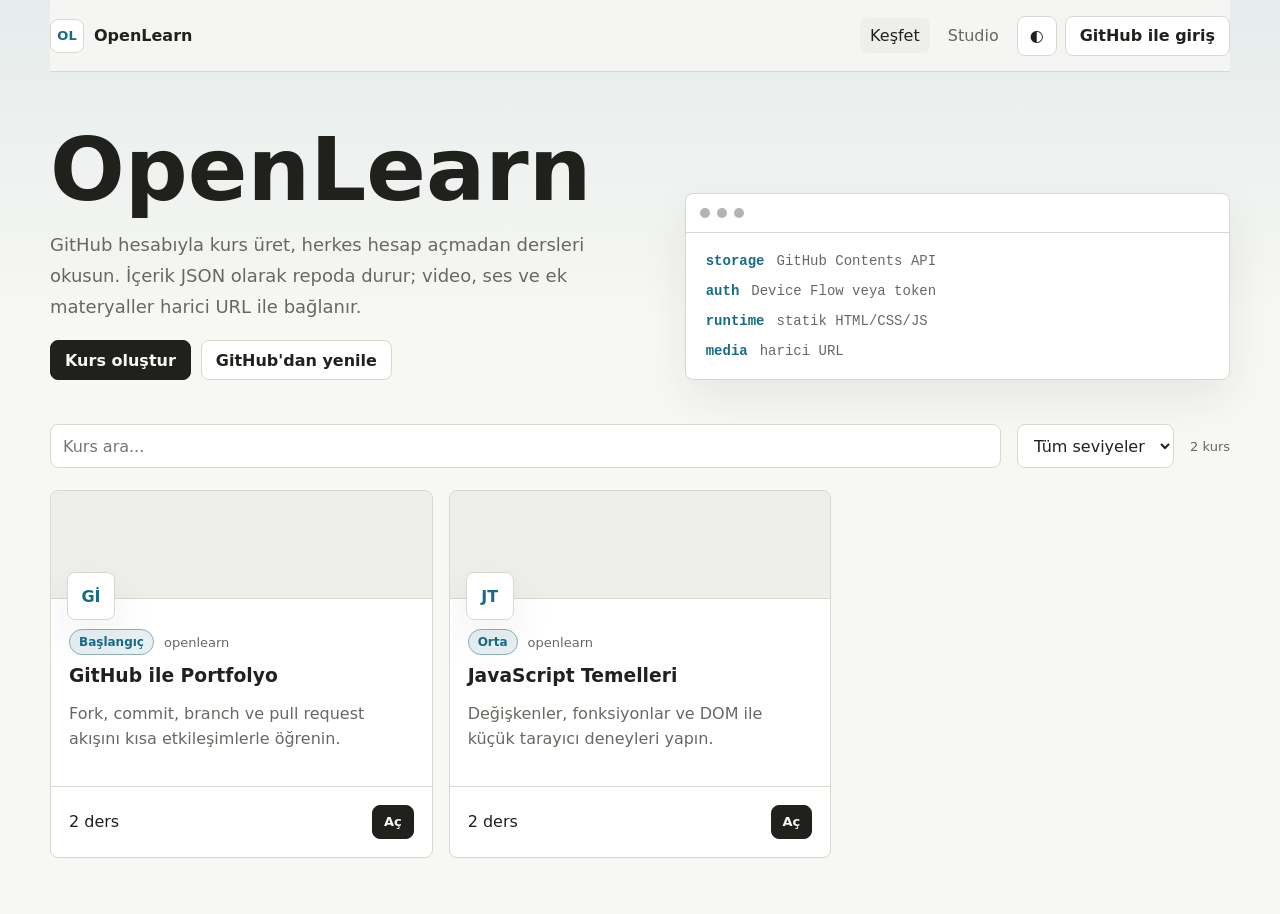
==== commit e952c409: "OpenLearn: statik kurs platformunu ekle" ====
--- a/index.html
+++ b/index.html
@@ -1,609 +1,57 @@
-<!DOCTYPE html>
-<html lang="tr" data-theme="dark">
-<head>
-<meta charset="UTF-8">
-<meta name="viewport" content="width=device-width, initial-scale=1.0">
-<title>Mxy — Açık Kaynak Topluluğu</title>
-<style>
+<!doctype html>
+<html lang="tr">
+  <head>
+    <meta charset="utf-8" />
+    <meta name="viewport" content="width=device-width, initial-scale=1" />
+    <title>OpenLearn</title>
+    <meta
+      name="description"
+      content="GitHub depolu, sunucusuz interaktif kurs oluşturma ve keşif platformu."
+    />
+    <link rel="stylesheet" href="./styles.css" />
+  </head>
+  <body>
+    <div class="shell">
+      <header class="topbar">
+        <a class="brand" href="#/">
+          <span class="brand-mark">OL</span>
+          <span>OpenLearn</span>
+        </a>
+        <nav class="nav" aria-label="Ana menü">
+          <a href="#/" data-route-link="home">Keşfet</a>
+          <a href="#/studio" data-route-link="studio">Studio</a>
+          <button class="icon-button" id="themeToggle" type="button" aria-label="Tema değiştir" title="Tema">
+            ◐
+          </button>
+          <button class="button ghost" id="authButton" type="button">GitHub ile giriş</button>
+        </nav>
+      </header>
 
-:root {
-  --r: 6px; --r-sm: 4px; --r-lg: 8px; --r-xl: 12px; --r-pill: 9999px;
-  --font: -apple-system, BlinkMacSystemFont, "Segoe UI", "Noto Sans", Helvetica, Arial, sans-serif, "Apple Color Emoji", "Segoe UI Emoji";
-  --mono: ui-monospace, SFMono-Regular, SF Mono, Menlo, Consolas, Liberation Mono, monospace;
-  --ease: cubic-bezier(0.3, 0, 0.5, 1);
-  --t: 200ms; --t-fast: 100ms;
-}
-
-[data-theme="dark"] {
-  /* GitHub Dark Default Palette */
-  --bg-0: #010409; 
-  --bg-1: #0d1117; 
-  --bg-2: #161b22;
-  --bg-3: #21262d; 
-  --bg-4: #30363d; 
-  --bg-5: #8b949e; 
-  --bg-6: #c9d1d9;
-  
-  --text-0: #f0f6fc; 
-  --text-1: #e6edf3; 
-  --text-2: #c9d1d9;
-  --text-3: #8b949e; 
-  --text-4: #484f58;
-  
-  --border: #30363d; 
-  --border-2: #21262d; 
-  --border-3: #8b949e;
-  
-  /* GitHub Accent Colors */
-  --accent: #2f81f7; 
-  --accent-dim: rgba(56, 139, 253, 0.15);
-  --success: #238636;
-  --success-hover: #2ea043;
-  
-  --shadow: 0 1px 0 rgba(0,0,0,0.1);
-  --shadow-lg: 0 8px 24px #010409;
-  --scroll-thumb: #21262d; 
-  --scroll-thumb-h: #30363d;
-}
-
-*, *::before, *::after { box-sizing: border-box; margin: 0; padding: 0; }
-html { scroll-behavior: smooth; }
-body {
-  font-family: var(--font); font-size: 14px; line-height: 1.5;
-  background: var(--bg-1); color: var(--text-2);
-  -webkit-font-smoothing: antialiased;
-}
-::-webkit-scrollbar { width: 12px; }
-::-webkit-scrollbar-track { background: var(--bg-1); }
-::-webkit-scrollbar-thumb { background: var(--scroll-thumb); border: 3px solid var(--bg-1); border-radius: var(--r-pill); }
-::-webkit-scrollbar-thumb:hover { background: var(--scroll-thumb-h); }
-
-/* ══ ICON HELPER ══ */
-.icon {
-  display: inline-flex; align-items: center; justify-content: center;
-  flex-shrink: 0;
-}
-.icon svg {
-  stroke: currentColor; fill: none;
-  stroke-width: 2; stroke-linecap: round; stroke-linejoin: round;
-}
-
-/* ══ TOPBAR ══ */
-.topbar {
-  position: sticky; top: 0; z-index: 100;
-  height: 64px; display: flex; align-items: center; justify-content: space-between;
-  padding: 0 32px;
-  background: var(--bg-2); border-bottom: 1px solid var(--border);
-}
-.topbar-logo { font-size: 16px; font-weight: 600; color: var(--text-0); display: flex; align-items: center; gap: 8px; }
-.topbar-logo::before {
-  content: ''; display: inline-block; width: 12px; height: 12px; background: var(--text-0); border-radius: 50%;
-}
-.topbar-nav { display: flex; align-items: center; gap: 8px; }
-.topbar-nav a {
-  display: flex; align-items: center; gap: 6px;
-  padding: 6px 12px; border-radius: var(--r);
-  font-size: 14px; font-weight: 500; color: var(--text-1);
-  text-decoration: none;
-  transition: background var(--t-fast);
-}
-.topbar-nav a:hover { background: var(--bg-3); }
-
-/* ══ HERO ══ */
-.hero {
-  min-height: calc(80vh - 64px);
-  display: flex; flex-direction: column;
-  align-items: center; justify-content: center;
-  text-align: center; padding: 48px 32px;
-  border-bottom: 1px solid var(--border);
-  background: radial-gradient(circle at top, rgba(31, 111, 235, 0.05), transparent 60%);
-}
-.hero-badge {
-  display: inline-flex; align-items: center; gap: 6px;
-  padding: 4px 12px; border-radius: var(--r-pill);
-  background: transparent; border: 1px solid var(--border);
-  font-size: 12px; font-weight: 500;
-  color: var(--text-3);
-  margin-bottom: 24px;
-  animation: fade-in 0.6s var(--ease) both;
-}
-.hero-title {
-  font-size: clamp(48px, 8vw, 76px); font-weight: 700;
-  letter-spacing: -0.02em; color: var(--text-0); line-height: 1.1;
-  animation: fade-in 0.7s 0.08s var(--ease) both;
-}
-.hero-sub {
-  margin-top: 16px; font-size: 18px; color: var(--text-3); max-width: 540px;
-  font-weight: 400; line-height: 1.5;
-  animation: fade-in 0.7s 0.16s var(--ease) both;
-}
-.hero-actions {
-  display: flex; gap: 12px; margin-top: 32px;
-  animation: fade-in 0.7s 0.24s var(--ease) both;
-}
-@keyframes fade-in {
-  from { opacity: 0; transform: translateY(8px); }
-  to   { opacity: 1; transform: translateY(0); }
-}
-
-/* ══ BUTTONS ══ */
-.btn {
-  display: inline-flex; align-items: center; justify-content: center; gap: 8px;
-  padding: 0 16px; height: 32px; border-radius: var(--r);
-  border: 1px solid var(--border);
-  font-family: var(--font); font-size: 14px; font-weight: 500;
-  cursor: pointer; text-decoration: none; white-space: nowrap;
-  user-select: none; transition: background-color var(--t-fast), border-color var(--t-fast);
-}
-.btn-primary { background: var(--success); color: #ffffff; border-color: rgba(240,246,252,0.1); }
-.btn-primary:hover { background: var(--success-hover); }
-.btn-secondary { background: var(--bg-3); color: var(--text-1); border-color: var(--border); }
-.btn-secondary:hover { background: var(--bg-4); border-color: var(--text-3); }
-.btn-lg { height: 40px; padding: 0 20px; font-size: 15px; }
-
-/* ══ SECTION ══ */
-.section {
-  max-width: 960px; margin: 0 auto;
-  padding: 64px 32px; border-bottom: 1px solid var(--border);
-}
-.section-eyebrow {
-  font-size: 14px; font-weight: 600; color: var(--text-0); margin-bottom: 16px;
-  display: flex; align-items: center; gap: 10px;
-}
-
-/* ══ ABOUT ══ */
-.about-text {
-  font-size: 20px; font-weight: 400; color: var(--text-2);
-  line-height: 1.6; max-width: 720px;
-}
-.about-text .accent { color: var(--accent); font-weight: 500; }
-.about-stats {
-  display: flex; margin-top: 32px;
-  border: 1px solid var(--border); border-radius: var(--r-lg);
-  overflow: hidden; background: var(--bg-2);
-}
-.stat-item { flex: 1; padding: 16px 20px; border-right: 1px solid var(--border); }
-.stat-item:last-child { border-right: none; }
-.stat-num { font-size: 24px; font-weight: 600; color: var(--text-0); }
-.stat-lbl { font-size: 12px; color: var(--text-3); margin-top: 2px; }
-
-/* ══ PRODUCTS ══ */
-.products-section { max-width: 960px; margin: 0 auto; padding: 64px 32px 80px; }
-.products-grid {
-  display: grid; grid-template-columns: 1fr 1fr; gap: 16px; margin-top: 20px;
-}
-@media (max-width: 640px) { .products-grid { grid-template-columns: 1fr; } }
-
-.product-card {
-  background: var(--bg-2); border: 1px solid var(--border);
-  border-radius: var(--r-lg); cursor: pointer; overflow: hidden;
-  transition: border-color var(--t-fast), background-color var(--t-fast);
-}
-.product-card:hover { border-color: var(--text-3); background: rgba(22, 27, 34, 0.7); }
-
-.product-body { padding: 24px; }
-.product-icon {
-  width: 40px; height: 40px; border-radius: var(--r);
-  display: flex; align-items: center; justify-content: center;
-  font-size: 14px; font-weight: 600; color: var(--text-0);
-  margin-bottom: 16px; border: 1px solid var(--border);
-  background: var(--bg-3);
-}
-
-.product-name { font-size: 16px; font-weight: 600; color: var(--accent); margin-bottom: 6px; }
-.product-name:hover { text-decoration: underline; }
-.product-desc { font-size: 14px; color: var(--text-3); line-height: 1.5; margin-bottom: 16px; }
-.product-footer {
-  display: flex; align-items: center; justify-content: space-between;
-  padding-top: 12px; border-top: 1px solid var(--border);
-}
-.product-version {
-  font-size: 12px; font-weight: 500;
-  padding: 2px 8px; border-radius: var(--r-pill);
-  background: var(--bg-3); border: 1px solid var(--border); color: var(--text-2);
-}
-.product-open {
-  display: flex; align-items: center; gap: 5px;
-  font-size: 13px; font-weight: 500; color: var(--text-3);
-}
-.product-card:hover .product-open { color: var(--text-1); }
-
-/* ══ OVERLAY ══ */
-.overlay {
-  position: fixed; inset: 0;
-  background: rgba(1, 4, 9, 0.8);
-  display: flex; align-items: center; justify-content: center;
-  z-index: 500; padding: 16px;
-  opacity: 0; pointer-events: none; transition: opacity var(--t-fast);
-}
-.overlay.open { opacity: 1; pointer-events: all; }
-
-.dialog {
-  background: var(--bg-2); border: 1px solid var(--border);
-  border-radius: var(--r-xl); width: 480px; max-width: 100%;
-  box-shadow: var(--shadow-lg);
-  transform: scale(0.96); transition: transform var(--t-fast) var(--ease); overflow: hidden;
-}
-.overlay.open .dialog { transform: scale(1); }
-
-.dialog-top { padding: 24px; border-bottom: 1px solid var(--border); }
-.dialog-app-row { display: flex; align-items: center; gap: 16px; margin-bottom: 16px; }
-.dialog-icon {
-  width: 48px; height: 48px; border-radius: var(--r);
-  display: flex; align-items: center; justify-content: center;
-  font-size: 16px; font-weight: 600; color: var(--text-0);
-  background: var(--bg-3); border: 1px solid var(--border);
-}
-.dialog-title { font-size: 18px; font-weight: 600; color: var(--text-0); }
-.dialog-tagline { font-size: 13px; color: var(--text-3); margin-top: 2px; }
-.dialog-desc { font-size: 14px; color: var(--text-2); line-height: 1.5; }
-.ver-row { display: flex; align-items: center; gap: 8px; margin-top: 16px; }
-.ver-badge {
-  display: inline-flex; align-items: center; gap: 6px;
-  padding: 2px 10px; border-radius: var(--r-pill);
-  font-size: 12px; font-weight: 500;
-  border: 1px solid var(--border); background: var(--bg-3); color: var(--text-1);
-}
-.ver-dot { width: 8px; height: 8px; border-radius: 50%; background: #3fb950; flex-shrink: 0; }
-
-.dialog-body { padding: 24px; }
-.changelog {
-  border: 1px solid var(--border); border-radius: var(--r-lg);
-  overflow: hidden; margin-bottom: 20px; background: var(--bg-1);
-}
-.changelog-header {
-  display: flex; align-items: center; gap: 8px;
-  padding: 10px 14px; border-bottom: 1px solid var(--border);
-  font-size: 12px; font-weight: 600; color: var(--text-1); background: var(--bg-2);
-}
-.changelog-item {
-  display: flex; align-items: flex-start; gap: 8px;
-  padding: 10px 14px; font-size: 13px; color: var(--text-2);
-  border-bottom: 1px solid var(--border);
-}
-.changelog-item:last-child { border-bottom: none; }
-.changelog-item .icon { color: #3fb950; margin-top: 2px; }
-
-.dl-group { display: flex; flex-direction: column; gap: 8px; }
-.dl-btn {
-  height: 38px; display: flex; align-items: center; gap: 10px;
-  padding: 0 14px; border-radius: var(--r); border: 1px solid var(--border);
-  font-family: var(--font); font-size: 13px; font-weight: 500;
-  cursor: pointer; transition: background-color var(--t-fast);
-}
-.dl-btn-label { flex: 1; text-align: left; }
-.dl-btn-size { font-size: 12px; color: var(--text-3); }
-.dl-primary { background: var(--bg-3); color: var(--text-1); }
-.dl-primary:hover { background: var(--bg-4); border-color: var(--text-3); }
-.dl-secondary { background: transparent; color: var(--accent); border-color: transparent; }
-.dl-secondary:hover { text-decoration: underline; }
-
-.dialog-footer {
-  padding: 16px 24px; border-top: 1px solid var(--border); background: var(--bg-1);
-  display: flex; justify-content: space-between; align-items: center;
-}
-.dialog-footer-note { font-size: 13px; color: var(--text-3); display: flex; align-items: center; gap: 6px; }
-.dialog-close-btn {
-  height: 32px; padding: 0 12px; border-radius: var(--r);
-  border: 1px solid var(--border); background: var(--bg-3); color: var(--text-1);
-  font-family: var(--font); font-size: 13px; font-weight: 500;
-  cursor: pointer; transition: background var(--t-fast);
-}
-.dialog-close-btn:hover { background: var(--bg-4); }
-
-/* ══ FOOTER ══ */
-.footer {
-  border-top: 1px solid var(--border); padding: 40px 32px;
-  display: flex; align-items: center; justify-content: space-between;
-  font-size: 12px; color: var(--text-3); max-width: 960px; margin: 0 auto;
-}
-.footer-links { display: flex; gap: 16px; }
-.footer-links a {
-  color: var(--accent); text-decoration: none;
-  display: flex; align-items: center; gap: 4px;
-}
-.footer-links a:hover { text-decoration: underline; }
-
-/* ══ SCROLL REVEAL ══ */
-.reveal { opacity: 0; transform: translateY(8px); transition: opacity 0.4s var(--ease), transform 0.4s var(--ease); }
-.reveal.visible { opacity: 1; transform: translateY(0); }
-
-</style>
-</head>
-<body>
-
-<svg style="display:none" xmlns="http://www.w3.org/2000/svg">
-  <symbol id="ic-git-branch" viewBox="0 0 24 24">
-    <line x1="6" y1="3" x2="6" y2="15"/>
-    <circle cx="18" cy="6" r="3"/>
-    <circle cx="6" cy="18" r="3"/>
-    <path d="M18 9a9 9 0 0 1-9 9"/>
-  </symbol>
-  <symbol id="ic-package" viewBox="0 0 24 24">
-    <path d="m7.5 4.27 9 5.15"/>
-    <path d="M21 8a2 2 0 0 0-1-1.73l-7-4a2 2 0 0 0-2 0l-7 4A2 2 0 0 0 3 8v8a2 2 0 0 0 1 1.73l7 4a2 2 0 0 0 2 0l7-4A2 2 0 0 0 21 16Z"/>
-    <path d="m3.3 7 8.7 5 8.7-5"/>
-    <path d="M12 22V12"/>
-  </symbol>
-  <symbol id="ic-github" viewBox="0 0 24 24">
-    <path d="M15 22v-4a4.8 4.8 0 0 0-1-3.5c3 0 6-2 6-5.5.08-1.25-.27-2.48-1-3.5.28-1.15.28-2.35 0-3.5 0 0-1 0-3 1.5-2.64-.5-5.36-.5-8 0C6 2 5 2 5 2c-.3 1.15-.3 2.35 0 3.5A5.403 5.403 0 0 0 4 9c0 3.5 3 5.5 6 5.5-.39.49-.68 1.05-.85 1.65-.17.6-.22 1.23-.15 1.85v4"/>
-    <path d="M9 18c-4.51 2-5-2-7-2"/>
-  </symbol>
-  <symbol id="ic-arrow-down-to-line" viewBox="0 0 24 24">
-    <path d="M12 17V3"/>
-    <path d="m6 11 6 6 6-6"/>
-    <path d="M19 21H5"/>
-  </symbol>
-  <symbol id="ic-git-commit" viewBox="0 0 24 24">
-    <circle cx="12" cy="12" r="3"/>
-    <line x1="3" y1="12" x2="9" y2="12"/>
-    <line x1="15" y1="12" x2="21" y2="12"/>
-  </symbol>
-  <symbol id="ic-check" viewBox="0 0 24 24">
-    <path d="M20 6 9 17l-5-5"/>
-  </symbol>
-  <symbol id="ic-windows" viewBox="0 0 24 24">
-    <path d="M3 5.6 10.5 4.5v7H3z" fill="currentColor" stroke="none"/>
-    <path d="M11.5 4.35 21 3v8.5h-9.5z" fill="currentColor" stroke="none"/>
-    <path d="M3 12.5h7.5V19.5L3 18.4z" fill="currentColor" stroke="none"/>
-    <path d="M11.5 12.5H21V21l-9.5-1.35z" fill="currentColor" stroke="none"/>
-  </symbol>
-  <symbol id="ic-linux" viewBox="0 0 24 24">
-    <path d="M12 2a5 5 0 0 0-5 5v3a5 5 0 0 0 10 0V7a5 5 0 0 0-5-5zm0 14c-4.42 0-8 2.24-8 5v1h16v-1c0-2.76-3.58-5-8-5z" fill="currentColor" stroke="none"/>
-  </symbol>
-  <symbol id="ic-lock" viewBox="0 0 24 24">
-    <rect width="18" height="11" x="3" y="11" rx="2" ry="2"/>
-    <path d="M7 11V7a5 5 0 0 1 10 0v4"/>
-  </symbol>
-  <symbol id="ic-scale" viewBox="0 0 24 24">
-    <path d="m16 16 3-8 3 8c-.87.65-1.92 1-3 1s-2.13-.35-3-1Z"/>
-    <path d="m2 16 3-8 3 8c-.87.65-1.92 1-3 1s-2.13-.35-3-1Z"/>
-    <path d="M7 21h10"/>
-    <path d="M12 3v18"/>
-    <path d="M3 7h2c2 0 5-1 7-2 2 1 5 2 7 2h2"/>
-  </symbol>
-</svg>
-
-<nav class="topbar">
-  <div class="topbar-logo">mxy</div>
-  <div class="topbar-nav">
-    <a href="#products">
-      <span class="icon"><svg width="16" height="16"><use href="#ic-package"/></svg></span>
-      Ürünler
-    </a>
-    <a href="https://github.com" target="_blank">
-      <span class="icon"><svg width="16" height="16"><use href="#ic-github"/></svg></span>
-      GitHub
-    </a>
-  </div>
-</nav>
-
-<section class="hero">
-  <div class="hero-badge">
-    <span class="icon"><svg width="14" height="14"><use href="#ic-git-branch"/></svg></span>
-    Açık Kaynak Projesi
-  </div>
-  <div class="hero-title">Mxy</div>
-  <div class="hero-sub">Özgür yazılım üretiyoruz. Herkes için, herkesle birlikte.</div>
-  <div class="hero-actions">
-    <a href="#products" class="btn btn-primary btn-lg">
-      <span class="icon"><svg width="16" height="16"><use href="#ic-package"/></svg></span>
-      Ürünleri Gör
-    </a>
-    <a href="https://github.com" target="_blank" class="btn btn-secondary btn-lg">
-      <span class="icon"><svg width="16" height="16"><use href="#ic-github"/></svg></span>
-      GitHub'da Keşfet
-    </a>
-  </div>
-</section>
-
-<div class="section reveal">
-  <div class="section-eyebrow">Hakkımızda</div>
-  <p class="about-text">
-    Mxy, <span class="accent">açık kaynak</span> yazılımlar üreten bir topluluktur. İncelenebilir, değiştirilebilir ve paylaşılabilir sistem mimarileri tasarlıyoruz.
-  </p>
-  <div class="about-stats">
-    <div class="stat-item">
-      <div class="stat-num">2</div>
-      <div class="stat-lbl">Aktif Proje</div>
-    </div>
-    <div class="stat-item">
-      <div class="stat-num">MIT</div>
-      <div class="stat-lbl">Lisans Türü</div>
-    </div>
-    <div class="stat-item">
-      <div class="stat-num">0₺</div>
-      <div class="stat-lbl">Tamamen Ücretsiz</div>
-    </div>
-  </div>
-</div>
-
-<div class="products-section" id="products">
-  <div class="section-eyebrow reveal">Ürünlerimiz</div>
-  <div class="products-grid">
-
-    <div class="product-card reveal" onclick="openModal('mb')">
-      <div class="product-body">
-        <div class="product-icon">MB</div>
-        <div class="product-name">MixBrowser</div>
-        <div class="product-desc">Gizlilik odaklı, reklamsız açık kaynak web tarayıcısı.</div>
-        <div class="product-footer">
-          <span class="product-version">v0.9.2 beta</span>
-          <span class="product-open">
-            İncele
-            <span class="icon"><svg width="14" height="14"><use href="#ic-arrow-down-to-line"/></svg></span>
-          </span>
-        </div>
-      </div>
+      <main id="app" tabindex="-1"></main>
     </div>
 
-    <div class="product-card reveal" onclick="openModal('mw')" style="transition-delay:0.05s">
-      <div class="product-body">
-        <div class="product-icon">MW</div>
-        <div class="product-name">MixWorks</div>
-        <div class="product-desc">Geliştirici iş akışları için çok amaçlı araç paketi.</div>
-        <div class="product-footer">
-          <span class="product-version">v1.3.0 stable</span>
-          <span class="product-open">
-            İncele
-            <span class="icon"><svg width="14" height="14"><use href="#ic-arrow-down-to-line"/></svg></span>
-          </span>
+    <div class="toast-stack" id="toastStack" aria-live="polite" aria-atomic="true"></div>
+
+    <template id="courseCardTemplate">
+      <article class="course-card">
+        <div class="course-card-banner">
+          <span class="course-logo"></span>
         </div>
-      </div>
-    </div>
+        <div class="course-card-body">
+          <div class="meta-row">
+            <span class="pill"></span>
+            <span class="muted small"></span>
+          </div>
+          <h3></h3>
+          <p></p>
+        </div>
+        <div class="course-card-foot">
+          <span class="lesson-count"></span>
+          <a class="button small" href="#">Aç</a>
+        </div>
+      </article>
+    </template>
 
-  </div>
-</div>
-
-<footer class="footer">
-  <span>© 2026 Mxy Community</span>
-  <div class="footer-links">
-    <a href="https://github.com" target="_blank">
-      <span class="icon"><svg width="14" height="14"><use href="#ic-github"/></svg></span> GitHub
-    </a>
-    <a href="#">
-      <span class="icon"><svg width="14" height="14"><use href="#ic-scale"/></svg></span> MIT Lisansı
-    </a>
-  </div>
-</footer>
-
-
-<div class="overlay" id="modal-mb" onclick="if(event.target===this)closeModal('mb')">
-  <div class="dialog">
-    <div class="dialog-top">
-      <div class="dialog-app-row">
-        <div class="dialog-icon">MB</div>
-        <div>
-          <div class="dialog-title">MixBrowser</div>
-          <div class="dialog-tagline">Açık kaynak web tarayıcısı</div>
-        </div>
-      </div>
-      <div class="dialog-desc">Gizliliğinizi korumak için tasarlanmış, yerleşik reklam engelleyicili ve izleyici engelleyicili modern tarayıcı.</div>
-      <div class="ver-row">
-        <div class="ver-badge"><div class="ver-dot"></div> v0.9.2 Beta</div>
-      </div>
-    </div>
-    <div class="dialog-body">
-      <div class="changelog">
-        <div class="changelog-header">
-          <span class="icon"><svg width="14" height="14"><use href="#ic-git-commit"/></svg></span>
-          v0.9.2 — Commit Değişiklikleri
-        </div>
-        <div class="changelog-item">
-          <span class="icon"><svg width="14" height="14"><use href="#ic-check"/></svg></span>
-          Sekme yöneticisi mimarisi yeniden tasarlandı
-        </div>
-        <div class="changelog-item">
-          <span class="icon"><svg width="14" height="14"><use href="#ic-check"/></svg></span>
-          Yerleşik motor kuralları güncellendi
-        </div>
-        <div class="changelog-item">
-          <span class="icon"><svg width="14" height="14"><use href="#ic-check"/></svg></span>
-          Bellek sızıntıları giderildi, optimizasyon yapıldı
-        </div>
-      </div>
-      <div class="dl-group">
-        <button class="dl-btn dl-primary">
-          <span class="icon"><svg width="16" height="16"><use href="#ic-windows"/></svg></span>
-          <span class="dl-btn-label">Windows x64 İndir</span>
-          <span class="dl-btn-size">.exe · 84 MB</span>
-        </button>
-        <button class="dl-btn dl-secondary">
-          <span class="icon"><svg width="16" height="16"><use href="#ic-linux"/></svg></span>
-          <span class="dl-btn-label">Linux AppImage</span>
-          <span class="dl-btn-size">.AppImage · 79 MB</span>
-        </button>
-      </div>
-    </div>
-    <div class="dialog-footer">
-      <span class="dialog-footer-note">
-        <span class="icon"><svg width="14" height="14"><use href="#ic-lock"/></svg></span> Open Source
-      </span>
-      <button class="dialog-close-btn" onclick="closeModal('mb')">Kapat</button>
-    </div>
-  </div>
-</div>
-
-
-<div class="overlay" id="modal-mw" onclick="if(event.target===this)closeModal('mw')">
-  <div class="dialog">
-    <div class="dialog-top">
-      <div class="dialog-app-row">
-        <div class="dialog-icon">MW</div>
-        <div>
-          <div class="dialog-title">MixWorks</div>
-          <div class="dialog-tagline">Geliştirici araç paketi</div>
-        </div>
-      </div>
-      <div class="dialog-desc">Terminal entegrasyonu, SSH yöneticisi ve Git desteğiyle geliştirici iş akışlarını hızlandıran araç paketi.</div>
-      <div class="ver-row">
-        <div class="ver-badge"><div class="ver-dot"></div> v1.3.0 Stable</div>
-      </div>
-    </div>
-    <div class="dialog-body">
-      <div class="changelog">
-        <div class="changelog-header">
-          <span class="icon"><svg width="14" height="14"><use href="#ic-git-commit"/></svg></span>
-          v1.3.0 — Değişiklik Günlüğü
-        </div>
-        <div class="changelog-item">
-          <span class="icon"><svg width="14" height="14"><use href="#ic-check"/></svg></span>
-          Modüler eklenti sistemi entegre edildi
-        </div>
-        <div class="changelog-item">
-          <span class="icon"><svg width="14" height="14"><use href="#ic-check"/></svg></span>
-          SSH uzak bağlantı yöneticisi stabil hale getirildi
-        </div>
-        <div class="changelog-item">
-          <span class="icon"><svg width="14" height="14"><use href="#ic-check"/></svg></span>
-          Çoklu çalışma alanı pencereleri desteği
-        </div>
-      </div>
-      <div class="dl-group">
-        <button class="dl-btn dl-primary">
-          <span class="icon"><svg width="16" height="16"><use href="#ic-windows"/></svg></span>
-          <span class="dl-btn-label">Windows x64 Kurulumu</span>
-          <span class="dl-btn-size">.exe · 61 MB</span>
-        </button>
-        <button class="dl-btn dl-secondary">
-          <span class="icon"><svg width="16" height="16"><use href="#ic-linux"/></svg></span>
-          <span class="dl-btn-label">Linux Paketleri (.deb / .rpm)</span>
-          <span class="dl-btn-size">58 MB</span>
-        </button>
-      </div>
-    </div>
-    <div class="dialog-footer">
-      <span class="dialog-footer-note">
-        <span class="icon"><svg width="14" height="14"><use href="#ic-lock"/></svg></span> Open Source
-      </span>
-      <button class="dialog-close-btn" onclick="closeModal('mw')">Kapat</button>
-    </div>
-  </div>
-</div>
-
-
-<script>
-const observer = new IntersectionObserver(entries => {
-  entries.forEach(e => { if (e.isIntersecting) e.target.classList.add('visible'); });
-}, { threshold: 0.1, rootMargin: '0px 0px -10px 0px' });
-document.querySelectorAll('.reveal').forEach(el => observer.observe(el));
-
-function openModal(id) {
-  document.getElementById('modal-' + id).classList.add('open');
-  document.body.style.overflow = 'hidden';
-}
-function closeModal(id) {
-  document.getElementById('modal-' + id).classList.remove('open');
-  document.body.style.overflow = '';
-}
-document.addEventListener('keydown', e => {
-  if (e.key === 'Escape') {
-    document.querySelectorAll('.overlay.open').forEach(o => {
-      o.classList.remove('open');
-      document.body.style.overflow = '';
-    });
-  }
-});
-</script>
-</body>
+    <script src="./app.js"></script>
+  </body>
 </html>
--- a/styles.css
+++ b/styles.css
@@ -0,0 +1,800 @@
+:root {
+  color-scheme: light;
+  --bg: #f7f7f4;
+  --surface: #ffffff;
+  --surface-2: #eeeeea;
+  --text: #20201d;
+  --muted: #686862;
+  --line: #d8d8d1;
+  --accent: #176b87;
+  --accent-2: #7b3f61;
+  --good: #237a57;
+  --warn: #9a5b13;
+  --danger: #ad3030;
+  --shadow: 0 18px 45px rgba(32, 32, 29, 0.08);
+  font-family:
+    Inter, ui-sans-serif, system-ui, -apple-system, BlinkMacSystemFont, "Segoe UI",
+    sans-serif;
+}
+
+[data-theme="dark"] {
+  color-scheme: dark;
+  --bg: #181916;
+  --surface: #22231f;
+  --surface-2: #2d2e29;
+  --text: #f2f1eb;
+  --muted: #adaca2;
+  --line: #3b3c35;
+  --accent: #6bb6c9;
+  --accent-2: #d18aae;
+  --good: #80cfa8;
+  --warn: #e4ad5f;
+  --danger: #e27373;
+  --shadow: 0 18px 45px rgba(0, 0, 0, 0.25);
+}
+
+* {
+  box-sizing: border-box;
+}
+
+html {
+  min-width: 320px;
+  background: var(--bg);
+}
+
+body {
+  margin: 0;
+  color: var(--text);
+  background:
+    linear-gradient(180deg, rgba(23, 107, 135, 0.08), transparent 320px),
+    var(--bg);
+}
+
+button,
+input,
+textarea,
+select {
+  font: inherit;
+}
+
+a {
+  color: inherit;
+  text-decoration: none;
+}
+
+.shell {
+  width: min(1180px, calc(100% - 32px));
+  margin: 0 auto;
+}
+
+.topbar {
+  position: sticky;
+  top: 0;
+  z-index: 10;
+  display: flex;
+  align-items: center;
+  justify-content: space-between;
+  min-height: 72px;
+  gap: 16px;
+  border-bottom: 1px solid var(--line);
+  background: color-mix(in srgb, var(--bg) 90%, transparent);
+  backdrop-filter: blur(18px);
+}
+
+.brand,
+.nav {
+  display: flex;
+  align-items: center;
+}
+
+.brand {
+  gap: 10px;
+  font-weight: 750;
+}
+
+.brand-mark {
+  display: grid;
+  width: 34px;
+  height: 34px;
+  place-items: center;
+  border: 1px solid var(--line);
+  border-radius: 8px;
+  background: var(--surface);
+  color: var(--accent);
+  font-size: 13px;
+}
+
+.nav {
+  gap: 8px;
+  flex-wrap: wrap;
+  justify-content: flex-end;
+}
+
+.nav a {
+  padding: 8px 10px;
+  border-radius: 7px;
+  color: var(--muted);
+}
+
+.nav a.active,
+.nav a:hover {
+  color: var(--text);
+  background: var(--surface-2);
+}
+
+main {
+  outline: none;
+}
+
+.hero {
+  display: grid;
+  grid-template-columns: minmax(0, 1.05fr) minmax(320px, 0.95fr);
+  gap: 32px;
+  align-items: end;
+  padding: 56px 0 28px;
+}
+
+.hero h1 {
+  max-width: 780px;
+  margin: 0;
+  font-size: clamp(44px, 7vw, 88px);
+  line-height: 0.96;
+  letter-spacing: 0;
+}
+
+.hero p {
+  max-width: 630px;
+  color: var(--muted);
+  font-size: 18px;
+  line-height: 1.7;
+}
+
+.hero-panel {
+  border: 1px solid var(--line);
+  border-radius: 8px;
+  background: var(--surface);
+  box-shadow: var(--shadow);
+  overflow: hidden;
+}
+
+.terminal-head {
+  display: flex;
+  gap: 7px;
+  padding: 14px;
+  border-bottom: 1px solid var(--line);
+}
+
+.terminal-head span {
+  width: 10px;
+  height: 10px;
+  border-radius: 50%;
+  background: var(--muted);
+  opacity: 0.5;
+}
+
+.terminal-body {
+  padding: 20px;
+  display: grid;
+  gap: 14px;
+  font-family: "SFMono-Regular", Consolas, "Liberation Mono", monospace;
+  font-size: 14px;
+}
+
+.terminal-line {
+  display: flex;
+  gap: 12px;
+  color: var(--muted);
+}
+
+.terminal-line strong {
+  color: var(--accent);
+  font-weight: 700;
+}
+
+.toolbar,
+.split,
+.studio-grid,
+.lesson-layout,
+.form-row,
+.lesson-editor-row,
+.auth-grid {
+  display: grid;
+  gap: 16px;
+}
+
+.toolbar {
+  grid-template-columns: minmax(220px, 1fr) auto auto;
+  align-items: center;
+  margin: 16px 0 22px;
+}
+
+.search {
+  position: relative;
+}
+
+.search input,
+.toolbar select,
+.field input,
+.field textarea,
+.field select {
+  width: 100%;
+  min-height: 44px;
+  border: 1px solid var(--line);
+  border-radius: 8px;
+  background: var(--surface);
+  color: var(--text);
+  padding: 10px 12px;
+}
+
+.field textarea {
+  min-height: 120px;
+  resize: vertical;
+  line-height: 1.5;
+}
+
+.field label {
+  display: block;
+  margin-bottom: 7px;
+  color: var(--muted);
+  font-size: 13px;
+  font-weight: 650;
+}
+
+.course-grid {
+  display: grid;
+  grid-template-columns: repeat(3, minmax(0, 1fr));
+  gap: 16px;
+  margin-bottom: 56px;
+}
+
+.course-card,
+.panel,
+.lesson-editor,
+.lesson-nav,
+.lesson-main {
+  border: 1px solid var(--line);
+  border-radius: 8px;
+  background: var(--surface);
+}
+
+.course-card {
+  min-height: 230px;
+  display: flex;
+  flex-direction: column;
+  justify-content: space-between;
+  overflow: hidden;
+}
+
+.course-card-banner {
+  position: relative;
+  min-height: 108px;
+  background:
+    linear-gradient(135deg, rgba(23, 107, 135, 0.2), rgba(123, 63, 97, 0.14)),
+    var(--surface-2);
+  background-position: center;
+  background-size: cover;
+  border-bottom: 1px solid var(--line);
+}
+
+.course-logo,
+.draft-preview-logo,
+.course-preview-logo {
+  display: grid;
+  place-items: center;
+  border: 1px solid var(--line);
+  border-radius: 8px;
+  background:
+    linear-gradient(135deg, rgba(255, 255, 255, 0.84), rgba(255, 255, 255, 0.54)),
+    var(--surface);
+  background-position: center;
+  background-size: cover;
+  color: var(--accent);
+  font-weight: 800;
+}
+
+.course-logo {
+  position: absolute;
+  left: 16px;
+  bottom: -22px;
+  width: 48px;
+  height: 48px;
+  box-shadow: var(--shadow);
+}
+
+.course-card-body,
+.course-card-foot,
+.panel {
+  padding: 18px;
+}
+
+.course-card-body {
+  padding-top: 30px;
+}
+
+.lesson-editor {
+  padding: 18px 0;
+  border-width: 1px 0 0;
+  border-radius: 0;
+  background: transparent;
+}
+
+.course-card h3,
+.panel h2,
+.lesson-main h1 {
+  margin: 10px 0;
+  letter-spacing: 0;
+}
+
+.course-card p,
+.lesson-main p,
+.muted {
+  color: var(--muted);
+}
+
+.course-card p {
+  line-height: 1.55;
+}
+
+.course-card-foot {
+  display: flex;
+  justify-content: space-between;
+  align-items: center;
+  border-top: 1px solid var(--line);
+  gap: 12px;
+}
+
+.meta-row,
+.actions,
+.lesson-actions {
+  display: flex;
+  align-items: center;
+  gap: 10px;
+  flex-wrap: wrap;
+}
+
+.pill {
+  display: inline-flex;
+  align-items: center;
+  min-height: 26px;
+  padding: 4px 9px;
+  border: 1px solid color-mix(in srgb, var(--accent) 38%, var(--line));
+  border-radius: 999px;
+  color: var(--accent);
+  background: color-mix(in srgb, var(--accent) 10%, transparent);
+  font-size: 12px;
+  font-weight: 700;
+}
+
+.small {
+  font-size: 13px;
+}
+
+.button,
+.icon-button {
+  display: inline-flex;
+  align-items: center;
+  justify-content: center;
+  min-height: 40px;
+  border: 1px solid var(--text);
+  border-radius: 8px;
+  background: var(--text);
+  color: var(--bg);
+  cursor: pointer;
+  font-weight: 700;
+  white-space: nowrap;
+}
+
+.button {
+  padding: 9px 14px;
+}
+
+.button.small {
+  min-height: 34px;
+  padding: 7px 11px;
+  font-size: 13px;
+}
+
+.button.ghost,
+.icon-button {
+  border-color: var(--line);
+  background: var(--surface);
+  color: var(--text);
+}
+
+.button.subtle {
+  border-color: transparent;
+  background: var(--surface-2);
+  color: var(--text);
+}
+
+.button.danger {
+  border-color: color-mix(in srgb, var(--danger) 70%, var(--line));
+  background: color-mix(in srgb, var(--danger) 14%, var(--surface));
+  color: var(--danger);
+}
+
+.icon-button {
+  width: 40px;
+  padding: 0;
+}
+
+.button:disabled,
+.icon-button:disabled {
+  cursor: not-allowed;
+  opacity: 0.55;
+}
+
+.split {
+  grid-template-columns: 1fr 1fr;
+}
+
+.studio-grid {
+  grid-template-columns: minmax(280px, 0.85fr) minmax(0, 1.15fr);
+  align-items: start;
+  padding: 32px 0 56px;
+}
+
+.section-head {
+  display: flex;
+  align-items: end;
+  justify-content: space-between;
+  gap: 16px;
+  margin: 28px 0 16px;
+}
+
+.section-head h2,
+.section-head p {
+  margin: 0;
+}
+
+.section-head.compact {
+  align-items: center;
+  margin-top: 22px;
+}
+
+.section-head.compact h2 {
+  font-size: 18px;
+}
+
+.draft-preview {
+  display: grid;
+  grid-template-columns: 220px minmax(0, 1fr);
+  gap: 18px;
+  align-items: center;
+  margin: 8px 0 22px;
+  padding: 14px;
+  border: 1px solid var(--line);
+  border-radius: 8px;
+  background: color-mix(in srgb, var(--surface-2) 45%, transparent);
+}
+
+.draft-preview h3 {
+  margin: 8px 0;
+  font-size: 24px;
+}
+
+.draft-preview p {
+  margin: 0;
+  color: var(--muted);
+  line-height: 1.5;
+}
+
+.draft-preview-banner,
+.course-preview-hero {
+  position: relative;
+  min-height: 124px;
+  border: 1px solid var(--line);
+  border-radius: 8px;
+  background:
+    linear-gradient(135deg, rgba(23, 107, 135, 0.2), rgba(123, 63, 97, 0.14)),
+    var(--surface-2);
+  background-position: center;
+  background-size: cover;
+}
+
+.draft-preview-logo {
+  position: absolute;
+  left: 14px;
+  bottom: 14px;
+  width: 58px;
+  height: 58px;
+}
+
+.course-preview-hero {
+  min-height: 220px;
+  margin-bottom: 22px;
+}
+
+.course-preview-logo {
+  position: absolute;
+  left: 22px;
+  bottom: -28px;
+  width: 70px;
+  height: 70px;
+  font-size: 20px;
+  box-shadow: var(--shadow);
+}
+
+.manage-list {
+  display: grid;
+  gap: 10px;
+}
+
+.manage-item {
+  display: grid;
+  gap: 10px;
+  padding: 12px;
+  border: 1px solid var(--line);
+  border-radius: 8px;
+  background: color-mix(in srgb, var(--surface-2) 48%, transparent);
+}
+
+.manage-item > div:first-child {
+  display: grid;
+  gap: 3px;
+}
+
+.compact-empty {
+  min-height: 120px;
+}
+
+.lesson-layout {
+  grid-template-columns: 280px minmax(0, 1fr);
+  align-items: start;
+  padding: 34px 0 56px;
+}
+
+.lesson-nav {
+  position: sticky;
+  top: 88px;
+  overflow: hidden;
+}
+
+.lesson-nav a,
+.lesson-nav button {
+  display: flex;
+  width: 100%;
+  min-height: 48px;
+  align-items: center;
+  gap: 10px;
+  border: 0;
+  border-bottom: 1px solid var(--line);
+  background: transparent;
+  color: var(--muted);
+  padding: 12px 14px;
+  text-align: left;
+  cursor: pointer;
+}
+
+.lesson-nav a.active,
+.lesson-nav button.active {
+  color: var(--text);
+  background: color-mix(in srgb, var(--accent) 9%, transparent);
+}
+
+.lesson-index {
+  display: grid;
+  width: 26px;
+  height: 26px;
+  place-items: center;
+  border: 1px solid var(--line);
+  border-radius: 50%;
+  font-size: 12px;
+}
+
+.lesson-main {
+  min-height: 520px;
+  padding: 26px;
+}
+
+.lesson-main h1 {
+  font-size: clamp(30px, 4vw, 54px);
+}
+
+.lesson-content {
+  display: grid;
+  gap: 18px;
+  margin-top: 22px;
+}
+
+.media-frame {
+  width: 100%;
+  aspect-ratio: 16 / 9;
+  border: 1px solid var(--line);
+  border-radius: 8px;
+  background: var(--surface-2);
+}
+
+.embed-frame {
+  overflow: hidden;
+}
+
+.embed-frame .empty {
+  min-height: 100%;
+  border: 0;
+}
+
+.image-frame {
+  margin: 0;
+}
+
+.image-frame img,
+.markdown img {
+  display: block;
+  width: 100%;
+  max-height: 560px;
+  object-fit: cover;
+  border: 1px solid var(--line);
+  border-radius: 8px;
+}
+
+.media-frame iframe,
+.media-frame video,
+.media-frame audio {
+  width: 100%;
+  height: 100%;
+  border: 0;
+  border-radius: 8px;
+}
+
+.media-frame audio {
+  padding: 22px;
+}
+
+.markdown {
+  line-height: 1.75;
+}
+
+.markdown h1,
+.markdown h2,
+.markdown h3 {
+  margin: 18px 0 8px;
+  letter-spacing: 0;
+}
+
+.markdown a {
+  color: var(--accent);
+  text-decoration: underline;
+  text-underline-offset: 3px;
+}
+
+.markdown code {
+  padding: 2px 5px;
+  border-radius: 5px;
+  background: var(--surface-2);
+}
+
+.quiz {
+  display: grid;
+  gap: 10px;
+  padding: 16px;
+  border: 1px solid var(--line);
+  border-radius: 8px;
+  background: color-mix(in srgb, var(--surface-2) 70%, transparent);
+}
+
+.quiz button {
+  justify-content: flex-start;
+  white-space: normal;
+}
+
+.quiz-result {
+  min-height: 24px;
+  color: var(--muted);
+  font-weight: 650;
+}
+
+.lesson-editor-row {
+  grid-template-columns: 56px 1fr auto;
+  align-items: end;
+}
+
+.markdown-input {
+  min-height: 190px;
+}
+
+.auth-grid {
+  grid-template-columns: 1fr 1fr;
+}
+
+.status-list {
+  display: grid;
+  gap: 10px;
+  margin: 0;
+  padding: 0;
+  list-style: none;
+}
+
+.status-list li {
+  display: flex;
+  justify-content: space-between;
+  gap: 12px;
+  padding: 10px 0;
+  border-bottom: 1px solid var(--line);
+}
+
+.empty {
+  display: grid;
+  min-height: 260px;
+  place-items: center;
+  border: 1px dashed var(--line);
+  border-radius: 8px;
+  color: var(--muted);
+  text-align: center;
+  padding: 24px;
+}
+
+.toast-stack {
+  position: fixed;
+  right: 16px;
+  bottom: 16px;
+  z-index: 20;
+  display: grid;
+  gap: 10px;
+  width: min(380px, calc(100% - 32px));
+}
+
+.toast {
+  padding: 12px 14px;
+  border: 1px solid var(--line);
+  border-left: 4px solid var(--accent);
+  border-radius: 8px;
+  background: var(--surface);
+  box-shadow: var(--shadow);
+}
+
+.hidden {
+  display: none !important;
+}
+
+@media (max-width: 900px) {
+  .hero,
+  .split,
+  .studio-grid,
+  .lesson-layout,
+  .auth-grid,
+  .draft-preview {
+    grid-template-columns: 1fr;
+  }
+
+  .course-grid {
+    grid-template-columns: repeat(2, minmax(0, 1fr));
+  }
+
+  .lesson-nav {
+    position: static;
+  }
+}
+
+@media (max-width: 640px) {
+  .shell {
+    width: min(100% - 22px, 1180px);
+  }
+
+  .topbar {
+    align-items: flex-start;
+    flex-direction: column;
+    padding: 12px 0;
+  }
+
+  .nav {
+    width: 100%;
+    justify-content: flex-start;
+  }
+
+  .toolbar {
+    grid-template-columns: 1fr;
+  }
+
+  .course-grid {
+    grid-template-columns: 1fr;
+  }
+
+  .hero {
+    padding-top: 32px;
+  }
+
+  .lesson-editor-row {
+    grid-template-columns: 1fr;
+  }
+}
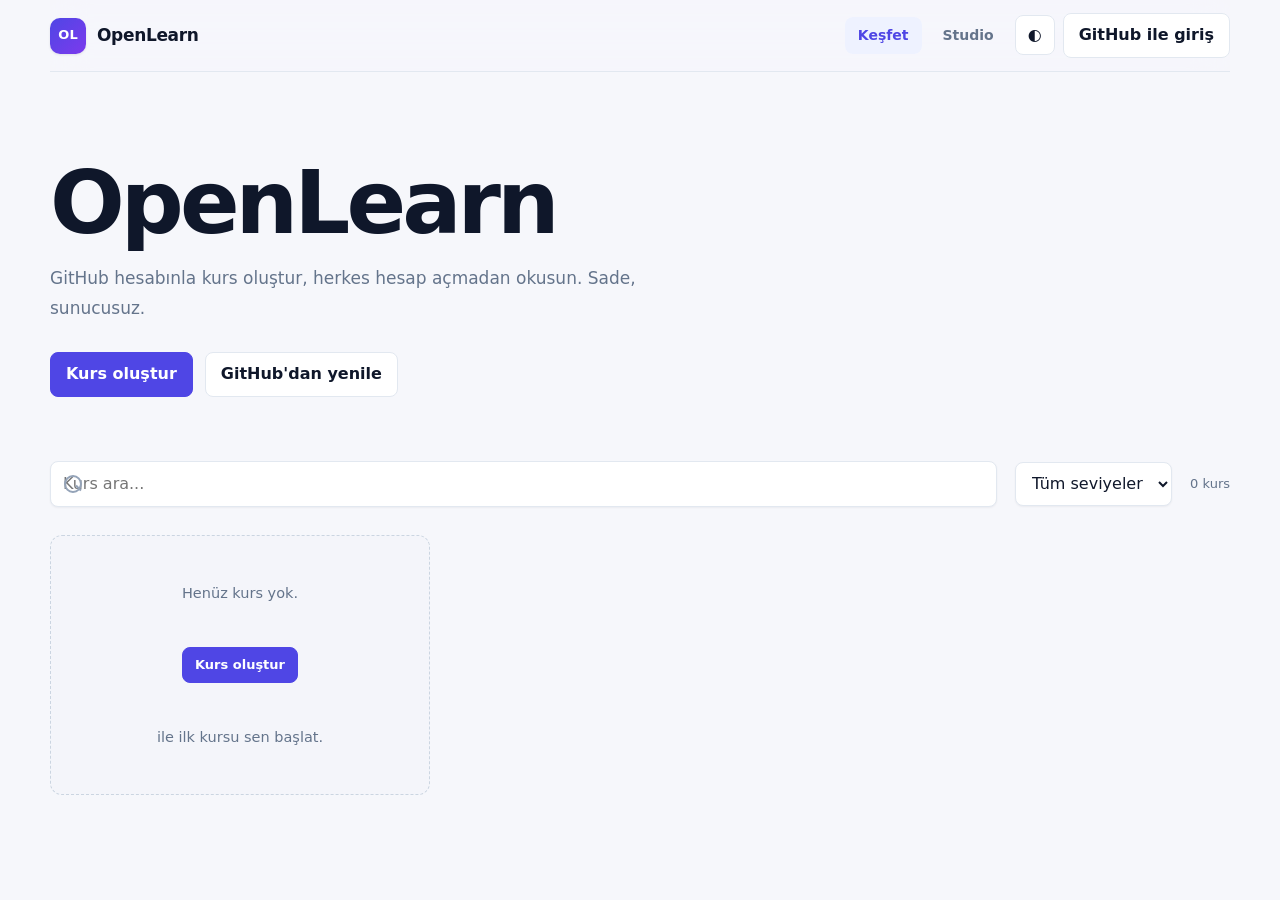
==== commit ec2cd568: "yorumlar: giscus tabanli kurs tartisma alani + ozel tema; profil acilir menu + github avatar; medya " ====
--- a/index.html
+++ b/index.html
@@ -23,11 +23,29 @@
           <button class="icon-button" id="themeToggle" type="button" aria-label="Tema değiştir" title="Tema">
             ◐
           </button>
-          <button class="button ghost" id="authButton" type="button">GitHub ile giriş</button>
+          <div class="account-menu">
+            <button class="button ghost auth-button" id="authButton" type="button" aria-haspopup="menu" aria-expanded="false">
+              <img class="auth-avatar" id="authAvatar" alt="" hidden />
+              <span id="authLabel">GitHub ile giriş</span>
+              <span class="caret" id="authCaret" hidden>▾</span>
+            </button>
+            <div class="account-popover" id="accountPopover" role="menu" hidden>
+              <div class="account-head">
+                <img class="auth-avatar" id="menuAvatar" alt="" />
+                <div class="account-meta">
+                  <strong id="menuLogin"></strong>
+                  <span class="muted small">GitHub ile bağlı</span>
+                </div>
+              </div>
+              <button class="account-item danger" id="logoutBtn" type="button" role="menuitem">Oturumu kapat</button>
+            </div>
+          </div>
         </nav>
       </header>
 
       <main id="app" tabindex="-1"></main>
+
+      <div id="comments" class="comments-container" aria-label="Kurs tartışması"></div>
     </div>
 
     <div class="toast-stack" id="toastStack" aria-live="polite" aria-atomic="true"></div>
--- a/styles.css
+++ b/styles.css
@@ -1,36 +1,69 @@
 :root {
   color-scheme: light;
-  --bg: #f7f7f4;
+  --bg: #f6f7fb;
   --surface: #ffffff;
-  --surface-2: #eeeeea;
-  --text: #20201d;
-  --muted: #686862;
-  --line: #d8d8d1;
-  --accent: #176b87;
-  --accent-2: #7b3f61;
-  --good: #237a57;
-  --warn: #9a5b13;
-  --danger: #ad3030;
-  --shadow: 0 18px 45px rgba(32, 32, 29, 0.08);
-  font-family:
-    Inter, ui-sans-serif, system-ui, -apple-system, BlinkMacSystemFont, "Segoe UI",
-    sans-serif;
+  --surface-2: #eef1f7;
+  --surface-3: #e5e9f2;
+  --text: #0f172a;
+  --muted: #64748b;
+  --faint: #94a3b8;
+  --line: #e2e8f0;
+  --line-strong: #cbd5e1;
+  --accent: #4f46e5;
+  --accent-strong: #4338ca;
+  --accent-soft: #eef2ff;
+  --accent-2: #7c3aed;
+  --accent-2-soft: #f5f3ff;
+  --good: #059669;
+  --good-soft: #ecfdf5;
+  --warn: #d97706;
+  --warn-soft: #fffbeb;
+  --danger: #dc2626;
+  --danger-soft: #fef2f2;
+  --on-accent: #ffffff;
+  --ring: 0 0 0 3px rgba(79, 70, 229, 0.22);
+  --shadow-xs: 0 1px 2px rgba(15, 23, 42, 0.05);
+  --shadow-sm: 0 1px 3px rgba(15, 23, 42, 0.07), 0 1px 2px rgba(15, 23, 42, 0.04);
+  --shadow-md: 0 6px 16px rgba(15, 23, 42, 0.08), 0 2px 6px rgba(15, 23, 42, 0.05);
+  --shadow-lg: 0 18px 40px rgba(15, 23, 42, 0.12), 0 4px 10px rgba(15, 23, 42, 0.06);
+  --radius-sm: 8px;
+  --radius-md: 12px;
+  --radius-lg: 16px;
+  --radius-full: 999px;
+  --font:
+    "Inter", ui-sans-serif, system-ui, -apple-system, BlinkMacSystemFont, "Segoe UI",
+    Roboto, "Helvetica Neue", Arial, sans-serif;
+  --mono: "SFMono-Regular", Consolas, "Liberation Mono", "Roboto Mono", monospace;
 }
 
 [data-theme="dark"] {
   color-scheme: dark;
-  --bg: #181916;
-  --surface: #22231f;
-  --surface-2: #2d2e29;
-  --text: #f2f1eb;
-  --muted: #adaca2;
-  --line: #3b3c35;
-  --accent: #6bb6c9;
-  --accent-2: #d18aae;
-  --good: #80cfa8;
-  --warn: #e4ad5f;
-  --danger: #e27373;
-  --shadow: 0 18px 45px rgba(0, 0, 0, 0.25);
+  --bg: #0b1120;
+  --surface: #111827;
+  --surface-2: #1b2434;
+  --surface-3: #243046;
+  --text: #f1f5f9;
+  --muted: #94a3b8;
+  --faint: #64748b;
+  --line: #26334a;
+  --line-strong: #334155;
+  --accent: #818cf8;
+  --accent-strong: #a5b4fc;
+  --accent-soft: #1e1b4b;
+  --accent-2: #a78bfa;
+  --accent-2-soft: #2e1065;
+  --good: #34d399;
+  --good-soft: #064e3b;
+  --warn: #fbbf24;
+  --warn-soft: #451a03;
+  --danger: #f87171;
+  --danger-soft: #450a0a;
+  --on-accent: #0b1120;
+  --ring: 0 0 0 3px rgba(129, 140, 248, 0.3);
+  --shadow-xs: 0 1px 2px rgba(0, 0, 0, 0.35);
+  --shadow-sm: 0 1px 3px rgba(0, 0, 0, 0.35), 0 1px 2px rgba(0, 0, 0, 0.25);
+  --shadow-md: 0 6px 16px rgba(0, 0, 0, 0.35), 0 2px 6px rgba(0, 0, 0, 0.3);
+  --shadow-lg: 0 18px 40px rgba(0, 0, 0, 0.45), 0 4px 10px rgba(0, 0, 0, 0.3);
 }
 
 * {
@@ -40,14 +73,44 @@
 html {
   min-width: 320px;
   background: var(--bg);
+  scroll-behavior: smooth;
+  -webkit-text-size-adjust: 100%;
 }
 
 body {
   margin: 0;
   color: var(--text);
-  background:
-    linear-gradient(180deg, rgba(23, 107, 135, 0.08), transparent 320px),
-    var(--bg);
+  background: var(--bg);
+  font-family: var(--font);
+  line-height: 1.55;
+  -webkit-font-smoothing: antialiased;
+  text-rendering: optimizeLegibility;
+}
+
+::selection {
+  background: color-mix(in srgb, var(--accent) 26%, transparent);
+  color: var(--text);
+}
+
+::-webkit-scrollbar {
+  width: 12px;
+  height: 12px;
+}
+
+::-webkit-scrollbar-track {
+  background: transparent;
+}
+
+::-webkit-scrollbar-thumb {
+  border: 3px solid transparent;
+  border-radius: var(--radius-full);
+  background: color-mix(in srgb, var(--muted) 45%, transparent);
+  background-clip: padding-box;
+}
+
+::-webkit-scrollbar-thumb:hover {
+  background: color-mix(in srgb, var(--muted) 70%, transparent);
+  background-clip: padding-box;
 }
 
 button,
@@ -63,7 +126,7 @@
 }
 
 .shell {
-  width: min(1180px, calc(100% - 32px));
+  width: min(1180px, calc(100% - 40px));
   margin: 0 auto;
 }
 
@@ -77,8 +140,9 @@
   min-height: 72px;
   gap: 16px;
   border-bottom: 1px solid var(--line);
-  background: color-mix(in srgb, var(--bg) 90%, transparent);
-  backdrop-filter: blur(18px);
+  background: color-mix(in srgb, var(--bg) 78%, transparent);
+  backdrop-filter: blur(18px) saturate(1.4);
+  -webkit-backdrop-filter: blur(18px) saturate(1.4);
 }
 
 .brand,
@@ -88,20 +152,24 @@
 }
 
 .brand {
-  gap: 10px;
-  font-weight: 750;
+  gap: 11px;
+  font-weight: 800;
+  letter-spacing: -0.02em;
+  font-size: 17px;
 }
 
 .brand-mark {
   display: grid;
-  width: 34px;
-  height: 34px;
+  width: 36px;
+  height: 36px;
   place-items: center;
-  border: 1px solid var(--line);
-  border-radius: 8px;
-  background: var(--surface);
-  color: var(--accent);
+  border-radius: 10px;
+  background: linear-gradient(135deg, var(--accent), var(--accent-2));
+  color: #fff;
   font-size: 13px;
+  font-weight: 800;
+  letter-spacing: 0;
+  box-shadow: var(--shadow-sm);
 }
 
 .nav {
@@ -111,84 +179,129 @@
 }
 
 .nav a {
-  padding: 8px 10px;
-  border-radius: 7px;
+  padding: 8px 13px;
+  border-radius: var(--radius-sm);
   color: var(--muted);
-}
-
-.nav a.active,
+  font-weight: 600;
+  font-size: 14px;
+  transition: color 0.15s ease, background 0.15s ease;
+}
+
 .nav a:hover {
   color: var(--text);
   background: var(--surface-2);
 }
 
+.nav a.active {
+  color: var(--accent);
+  background: var(--accent-soft);
+}
+
+.account-menu {
+  position: relative;
+}
+
+.auth-button {
+  gap: 8px;
+}
+
+.auth-avatar {
+  width: 26px;
+  height: 26px;
+  border-radius: 50%;
+  object-fit: cover;
+  background: var(--surface-3);
+}
+
+.auth-button .auth-avatar {
+  margin-left: -3px;
+}
+
+.caret {
+  color: var(--muted);
+  font-size: 11px;
+}
+
+.account-popover {
+  position: absolute;
+  top: calc(100% + 8px);
+  right: 0;
+  z-index: 40;
+  width: 240px;
+  padding: 8px;
+  border: 1px solid var(--line);
+  border-radius: var(--radius-md);
+  background: var(--surface);
+  box-shadow: var(--shadow-sm);
+}
+
+.account-head {
+  display: flex;
+  align-items: center;
+  gap: 12px;
+  padding: 10px;
+}
+
+.account-meta {
+  display: grid;
+  gap: 2px;
+}
+
+.account-item {
+  display: block;
+  width: 100%;
+  min-height: 40px;
+  border: 0;
+  border-radius: var(--radius-sm);
+  background: transparent;
+  color: var(--text);
+  padding: 10px 12px;
+  text-align: left;
+  cursor: pointer;
+  font-weight: 600;
+  font-size: 14px;
+  transition: background 0.15s ease, color 0.15s ease;
+}
+
+.account-item:hover {
+  background: var(--surface-2);
+}
+
+.account-item.danger {
+  color: var(--danger);
+}
+
+.account-item.danger:hover {
+  background: var(--danger-soft);
+}
+
 main {
   outline: none;
 }
 
 .hero {
-  display: grid;
-  grid-template-columns: minmax(0, 1.05fr) minmax(320px, 0.95fr);
-  gap: 32px;
-  align-items: end;
-  padding: 56px 0 28px;
+  padding: 88px 0 40px;
 }
 
 .hero h1 {
   max-width: 780px;
+  margin: 0 0 18px;
+  font-size: clamp(46px, 7vw, 88px);
+  line-height: 0.98;
+  letter-spacing: -0.045em;
+  font-weight: 850;
+}
+
+.hero p {
+  max-width: 620px;
   margin: 0;
-  font-size: clamp(44px, 7vw, 88px);
-  line-height: 0.96;
-  letter-spacing: 0;
-}
-
-.hero p {
-  max-width: 630px;
   color: var(--muted);
-  font-size: 18px;
-  line-height: 1.7;
-}
-
-.hero-panel {
-  border: 1px solid var(--line);
-  border-radius: 8px;
-  background: var(--surface);
-  box-shadow: var(--shadow);
-  overflow: hidden;
-}
-
-.terminal-head {
-  display: flex;
-  gap: 7px;
-  padding: 14px;
-  border-bottom: 1px solid var(--line);
-}
-
-.terminal-head span {
-  width: 10px;
-  height: 10px;
-  border-radius: 50%;
-  background: var(--muted);
-  opacity: 0.5;
-}
-
-.terminal-body {
-  padding: 20px;
-  display: grid;
-  gap: 14px;
-  font-family: "SFMono-Regular", Consolas, "Liberation Mono", monospace;
-  font-size: 14px;
-}
-
-.terminal-line {
-  display: flex;
-  gap: 12px;
-  color: var(--muted);
-}
-
-.terminal-line strong {
-  color: var(--accent);
-  font-weight: 700;
+  font-size: 17px;
+  line-height: 1.75;
+}
+
+.hero .actions {
+  margin-top: 28px;
 }
 
 .toolbar,
@@ -199,17 +312,50 @@
 .lesson-editor-row,
 .auth-grid {
   display: grid;
-  gap: 16px;
+  gap: 18px;
 }
 
 .toolbar {
   grid-template-columns: minmax(220px, 1fr) auto auto;
   align-items: center;
-  margin: 16px 0 22px;
+  margin: 24px 0 28px;
 }
 
 .search {
   position: relative;
+}
+
+.search::before {
+  content: "";
+  position: absolute;
+  left: 14px;
+  top: 50%;
+  width: 14px;
+  height: 14px;
+  transform: translateY(-50%);
+  border: 2px solid var(--faint);
+  border-radius: 50%;
+  pointer-events: none;
+}
+
+.search::after {
+  content: "";
+  position: absolute;
+  left: 25px;
+  top: 56%;
+  width: 7px;
+  height: 2px;
+  transform: rotate(45deg);
+  background: var(--faint);
+  pointer-events: none;
+}
+
+.search input {
+  padding-left: 40px;
+}
+
+.search input:focus::placeholder {
+  color: transparent;
 }
 
 .search input,
@@ -220,31 +366,52 @@
   width: 100%;
   min-height: 44px;
   border: 1px solid var(--line);
-  border-radius: 8px;
+  border-radius: var(--radius-sm);
   background: var(--surface);
   color: var(--text);
   padding: 10px 12px;
+  box-shadow: var(--shadow-xs);
+  transition: border-color 0.15s ease, box-shadow 0.15s ease, background 0.15s ease;
+}
+
+.search input:hover,
+.toolbar select:hover,
+.field input:hover,
+.field textarea:hover,
+.field select:hover {
+  border-color: var(--line-strong);
+}
+
+.search input:focus,
+.toolbar select:focus,
+.field input:focus,
+.field textarea:focus,
+.field select:focus {
+  outline: none;
+  border-color: var(--accent);
+  box-shadow: var(--ring);
 }
 
 .field textarea {
   min-height: 120px;
   resize: vertical;
-  line-height: 1.5;
+  line-height: 1.6;
 }
 
 .field label {
   display: block;
   margin-bottom: 7px;
   color: var(--muted);
-  font-size: 13px;
+  font-size: 12.5px;
   font-weight: 650;
+  letter-spacing: 0.01em;
 }
 
 .course-grid {
   display: grid;
   grid-template-columns: repeat(3, minmax(0, 1fr));
-  gap: 16px;
-  margin-bottom: 56px;
+  gap: 20px;
+  margin-bottom: 64px;
 }
 
 .course-card,
@@ -253,27 +420,39 @@
 .lesson-nav,
 .lesson-main {
   border: 1px solid var(--line);
-  border-radius: 8px;
+  border-radius: var(--radius-md);
   background: var(--surface);
 }
 
 .course-card {
-  min-height: 230px;
+  min-height: 250px;
   display: flex;
   flex-direction: column;
   justify-content: space-between;
   overflow: hidden;
+  box-shadow: var(--shadow-xs);
+  transition: transform 0.18s ease, box-shadow 0.18s ease, border-color 0.18s ease;
+}
+
+.course-card:hover {
+  transform: translateY(-2px);
+  border-color: var(--line-strong);
+  box-shadow: var(--shadow-md);
 }
 
 .course-card-banner {
   position: relative;
-  min-height: 108px;
+  min-height: 118px;
   background:
-    linear-gradient(135deg, rgba(23, 107, 135, 0.2), rgba(123, 63, 97, 0.14)),
-    var(--surface-2);
+    linear-gradient(135deg, var(--accent-soft), var(--accent-2-soft));
   background-position: center;
   background-size: cover;
   border-bottom: 1px solid var(--line);
+  transition: background-position 0.3s ease;
+}
+
+.course-card:hover .course-card-banner {
+  background-position: center 60%;
 }
 
 .course-logo,
@@ -282,47 +461,54 @@
   display: grid;
   place-items: center;
   border: 1px solid var(--line);
-  border-radius: 8px;
-  background:
-    linear-gradient(135deg, rgba(255, 255, 255, 0.84), rgba(255, 255, 255, 0.54)),
-    var(--surface);
+  border-radius: 12px;
+  background: var(--surface);
   background-position: center;
   background-size: cover;
   color: var(--accent);
   font-weight: 800;
+  letter-spacing: -0.02em;
 }
 
 .course-logo {
   position: absolute;
-  left: 16px;
+  left: 18px;
   bottom: -22px;
-  width: 48px;
-  height: 48px;
-  box-shadow: var(--shadow);
+  width: 52px;
+  height: 52px;
+  font-size: 17px;
+  box-shadow: var(--shadow-md);
 }
 
 .course-card-body,
 .course-card-foot,
 .panel {
+  padding: 20px;
+}
+
+.course-card-body {
+  padding-top: 32px;
+}
+
+.lesson-editor {
   padding: 18px;
-}
-
-.course-card-body {
-  padding-top: 30px;
-}
-
-.lesson-editor {
-  padding: 18px 0;
-  border-width: 1px 0 0;
-  border-radius: 0;
-  background: transparent;
+  margin-top: 18px;
+  border-radius: var(--radius-md);
+  box-shadow: var(--shadow-xs);
+  background: var(--surface);
 }
 
 .course-card h3,
 .panel h2,
 .lesson-main h1 {
   margin: 10px 0;
-  letter-spacing: 0;
+  letter-spacing: -0.02em;
+  line-height: 1.2;
+}
+
+.course-card h3 {
+  font-size: 19px;
+  margin-top: 4px;
 }
 
 .course-card p,
@@ -332,7 +518,9 @@
 }
 
 .course-card p {
-  line-height: 1.55;
+  line-height: 1.6;
+  font-size: 14.5px;
+  margin: 8px 0;
 }
 
 .course-card-foot {
@@ -341,6 +529,7 @@
   align-items: center;
   border-top: 1px solid var(--line);
   gap: 12px;
+  background: color-mix(in srgb, var(--surface-2) 40%, transparent);
 }
 
 .meta-row,
@@ -348,7 +537,7 @@
 .lesson-actions {
   display: flex;
   align-items: center;
-  gap: 10px;
+  gap: 12px;
   flex-wrap: wrap;
 }
 
@@ -356,17 +545,23 @@
   display: inline-flex;
   align-items: center;
   min-height: 26px;
-  padding: 4px 9px;
-  border: 1px solid color-mix(in srgb, var(--accent) 38%, var(--line));
-  border-radius: 999px;
+  padding: 4px 11px;
+  border-radius: var(--radius-full);
   color: var(--accent);
-  background: color-mix(in srgb, var(--accent) 10%, transparent);
+  background: var(--accent-soft);
   font-size: 12px;
   font-weight: 700;
+  letter-spacing: 0.01em;
 }
 
 .small {
   font-size: 13px;
+}
+
+.lesson-count {
+  color: var(--muted);
+  font-size: 13px;
+  font-weight: 550;
 }
 
 .button,
@@ -375,22 +570,44 @@
   align-items: center;
   justify-content: center;
   min-height: 40px;
-  border: 1px solid var(--text);
-  border-radius: 8px;
-  background: var(--text);
-  color: var(--bg);
+  border: 1px solid transparent;
+  border-radius: var(--radius-sm);
   cursor: pointer;
-  font-weight: 700;
+  font-weight: 650;
   white-space: nowrap;
+  transition: transform 0.12s ease, background 0.15s ease, border-color 0.15s ease,
+    color 0.15s ease, box-shadow 0.15s ease;
+}
+
+.button:active,
+.icon-button:active {
+  transform: scale(0.98);
 }
 
 .button {
-  padding: 9px 14px;
+  padding: 9px 15px;
+  border-color: var(--accent);
+  background: var(--accent);
+  color: var(--on-accent);
+}
+
+.button:hover {
+  background: var(--accent-strong);
+  border-color: var(--accent-strong);
+}
+
+.button:focus-visible,
+.icon-button:focus-visible,
+.nav a:focus-visible,
+a:focus-visible {
+  outline: 2px solid var(--accent);
+  outline-offset: 2px;
+  box-shadow: none;
 }
 
 .button.small {
   min-height: 34px;
-  padding: 7px 11px;
+  padding: 7px 12px;
   font-size: 13px;
 }
 
@@ -401,27 +618,46 @@
   color: var(--text);
 }
 
+.button.ghost:hover,
+.icon-button:hover {
+  border-color: var(--line-strong);
+  background: var(--surface-2);
+}
+
 .button.subtle {
   border-color: transparent;
   background: var(--surface-2);
   color: var(--text);
+  box-shadow: none;
+}
+
+.button.subtle:hover {
+  background: var(--surface-3);
 }
 
 .button.danger {
-  border-color: color-mix(in srgb, var(--danger) 70%, var(--line));
+  border-color: color-mix(in srgb, var(--danger) 35%, var(--line));
+  background: var(--danger-soft);
+  color: var(--danger);
+  box-shadow: none;
+}
+
+.button.danger:hover {
   background: color-mix(in srgb, var(--danger) 14%, var(--surface));
-  color: var(--danger);
+  border-color: color-mix(in srgb, var(--danger) 55%, var(--line));
 }
 
 .icon-button {
   width: 40px;
   padding: 0;
+  font-size: 16px;
 }
 
 .button:disabled,
 .icon-button:disabled {
   cursor: not-allowed;
   opacity: 0.55;
+  transform: none;
 }
 
 .split {
@@ -431,7 +667,11 @@
 .studio-grid {
   grid-template-columns: minmax(280px, 0.85fr) minmax(0, 1.15fr);
   align-items: start;
-  padding: 32px 0 56px;
+  padding: 36px 0 64px;
+}
+
+.panel {
+  box-shadow: var(--shadow-sm);
 }
 
 .section-head {
@@ -439,7 +679,7 @@
   align-items: end;
   justify-content: space-between;
   gap: 16px;
-  margin: 28px 0 16px;
+  margin: 34px 0 18px;
 }
 
 .section-head h2,
@@ -447,36 +687,42 @@
   margin: 0;
 }
 
+.panel h2 {
+  font-size: 18px;
+}
+
 .section-head.compact {
   align-items: center;
   margin-top: 22px;
 }
 
 .section-head.compact h2 {
-  font-size: 18px;
+  font-size: 17px;
 }
 
 .draft-preview {
   display: grid;
   grid-template-columns: 220px minmax(0, 1fr);
-  gap: 18px;
+  gap: 20px;
   align-items: center;
-  margin: 8px 0 22px;
-  padding: 14px;
+  margin: 12px 0 28px;
+  padding: 16px;
   border: 1px solid var(--line);
-  border-radius: 8px;
-  background: color-mix(in srgb, var(--surface-2) 45%, transparent);
+  border-radius: var(--radius-md);
+  background: color-mix(in srgb, var(--surface-2) 50%, transparent);
 }
 
 .draft-preview h3 {
-  margin: 8px 0;
+  margin: 6px 0;
   font-size: 24px;
+  letter-spacing: -0.02em;
 }
 
 .draft-preview p {
   margin: 0;
   color: var(--muted);
-  line-height: 1.5;
+  line-height: 1.55;
+  font-size: 14.5px;
 }
 
 .draft-preview-banner,
@@ -484,10 +730,9 @@
   position: relative;
   min-height: 124px;
   border: 1px solid var(--line);
-  border-radius: 8px;
+  border-radius: var(--radius-md);
   background:
-    linear-gradient(135deg, rgba(23, 107, 135, 0.2), rgba(123, 63, 97, 0.14)),
-    var(--surface-2);
+    linear-gradient(135deg, var(--accent-soft), var(--accent-2-soft));
   background-position: center;
   background-size: cover;
 }
@@ -498,21 +743,24 @@
   bottom: 14px;
   width: 58px;
   height: 58px;
+  font-size: 19px;
+  box-shadow: var(--shadow-md);
 }
 
 .course-preview-hero {
-  min-height: 220px;
-  margin-bottom: 22px;
+  min-height: 240px;
+  margin-bottom: 24px;
+  border-radius: var(--radius-lg);
 }
 
 .course-preview-logo {
   position: absolute;
-  left: 22px;
+  left: 24px;
   bottom: -28px;
-  width: 70px;
-  height: 70px;
-  font-size: 20px;
-  box-shadow: var(--shadow);
+  width: 76px;
+  height: 76px;
+  font-size: 22px;
+  box-shadow: var(--shadow-lg);
 }
 
 .manage-list {
@@ -522,11 +770,17 @@
 
 .manage-item {
   display: grid;
-  gap: 10px;
-  padding: 12px;
+  gap: 12px;
+  padding: 14px;
   border: 1px solid var(--line);
-  border-radius: 8px;
+  border-radius: var(--radius-sm);
   background: color-mix(in srgb, var(--surface-2) 48%, transparent);
+  transition: border-color 0.15s ease, background 0.15s ease;
+}
+
+.manage-item:hover {
+  border-color: var(--line-strong);
+  background: var(--surface-2);
 }
 
 .manage-item > div:first-child {
@@ -541,22 +795,23 @@
 .lesson-layout {
   grid-template-columns: 280px minmax(0, 1fr);
   align-items: start;
-  padding: 34px 0 56px;
+  padding: 36px 0 64px;
 }
 
 .lesson-nav {
   position: sticky;
   top: 88px;
   overflow: hidden;
+  box-shadow: var(--shadow-sm);
 }
 
 .lesson-nav a,
 .lesson-nav button {
   display: flex;
   width: 100%;
-  min-height: 48px;
+  min-height: 50px;
   align-items: center;
-  gap: 10px;
+  gap: 12px;
   border: 0;
   border-bottom: 1px solid var(--line);
   background: transparent;
@@ -564,45 +819,97 @@
   padding: 12px 14px;
   text-align: left;
   cursor: pointer;
+  font-weight: 550;
+  font-size: 14px;
+  transition: background 0.15s ease, color 0.15s ease;
+}
+
+.lesson-nav a:last-child,
+.lesson-nav button:last-child {
+  border-bottom: 0;
+}
+
+.lesson-nav a:hover,
+.lesson-nav button:hover {
+  color: var(--text);
+  background: var(--surface-2);
 }
 
 .lesson-nav a.active,
 .lesson-nav button.active {
-  color: var(--text);
-  background: color-mix(in srgb, var(--accent) 9%, transparent);
+  color: var(--accent);
+  background: var(--accent-soft);
+  font-weight: 650;
+  box-shadow: inset 3px 0 0 var(--accent);
 }
 
 .lesson-index {
   display: grid;
-  width: 26px;
-  height: 26px;
+  flex: 0 0 auto;
+  width: 28px;
+  height: 28px;
   place-items: center;
   border: 1px solid var(--line);
   border-radius: 50%;
   font-size: 12px;
+  font-weight: 700;
+  color: var(--muted);
+  background: var(--surface);
+}
+
+.lesson-nav .active .lesson-index {
+  border-color: var(--accent);
+  color: var(--accent);
+  background: var(--surface);
+}
+
+.comments-container:empty {
+  display: none;
+}
+
+.comments-container {
+  max-width: 820px;
+  margin: 0 0 72px;
+}
+
+.course-comments .giscus {
+  width: 100%;
+}
+
+.comments-head {
+  margin-top: 44px;
+}
+
+@media (min-width: 901px) {
+  .comments-container {
+    margin-left: 298px;
+  }
 }
 
 .lesson-main {
   min-height: 520px;
-  padding: 26px;
+  padding: 28px;
+  box-shadow: var(--shadow-sm);
 }
 
 .lesson-main h1 {
-  font-size: clamp(30px, 4vw, 54px);
+  font-size: clamp(32px, 4vw, 52px);
+  margin-top: 14px;
 }
 
 .lesson-content {
   display: grid;
-  gap: 18px;
-  margin-top: 22px;
+  gap: 20px;
+  margin-top: 24px;
 }
 
 .media-frame {
   width: 100%;
   aspect-ratio: 16 / 9;
   border: 1px solid var(--line);
-  border-radius: 8px;
+  border-radius: var(--radius-md);
   background: var(--surface-2);
+  overflow: hidden;
 }
 
 .embed-frame {
@@ -625,57 +932,86 @@
   max-height: 560px;
   object-fit: cover;
   border: 1px solid var(--line);
-  border-radius: 8px;
+  border-radius: var(--radius-md);
 }
 
 .media-frame iframe,
 .media-frame video,
 .media-frame audio {
+  display: block;
   width: 100%;
   height: 100%;
   border: 0;
-  border-radius: 8px;
 }
 
 .media-frame audio {
-  padding: 22px;
+  padding: 24px;
 }
 
 .markdown {
   line-height: 1.75;
+  font-size: 16px;
 }
 
 .markdown h1,
 .markdown h2,
 .markdown h3 {
-  margin: 18px 0 8px;
-  letter-spacing: 0;
+  margin: 20px 0 10px;
+  letter-spacing: -0.02em;
+  line-height: 1.25;
+}
+
+.markdown p:first-child {
+  margin-top: 0;
+}
+
+.markdown ul {
+  padding-left: 22px;
+}
+
+.markdown li {
+  margin: 4px 0;
 }
 
 .markdown a {
   color: var(--accent);
   text-decoration: underline;
   text-underline-offset: 3px;
+  text-decoration-color: color-mix(in srgb, var(--accent) 40%, transparent);
 }
 
 .markdown code {
-  padding: 2px 5px;
-  border-radius: 5px;
+  padding: 2px 6px;
+  border-radius: 6px;
   background: var(--surface-2);
+  font-family: var(--mono);
+  font-size: 0.9em;
 }
 
 .quiz {
   display: grid;
   gap: 10px;
-  padding: 16px;
+  padding: 18px;
   border: 1px solid var(--line);
-  border-radius: 8px;
-  background: color-mix(in srgb, var(--surface-2) 70%, transparent);
+  border-radius: var(--radius-md);
+  background: var(--surface-2);
+}
+
+.quiz strong {
+  font-size: 15px;
 }
 
 .quiz button {
   justify-content: flex-start;
   white-space: normal;
+  width: 100%;
+  box-shadow: none;
+}
+
+.quiz button:hover {
+  border-color: var(--accent);
+  background: var(--accent-soft);
+  color: var(--accent);
 }
 
 .quiz-result {
@@ -700,7 +1036,7 @@
 .status-list {
   display: grid;
   gap: 10px;
-  margin: 0;
+  margin: 18px 0 0;
   padding: 0;
   list-style: none;
 }
@@ -709,42 +1045,295 @@
   display: flex;
   justify-content: space-between;
   gap: 12px;
-  padding: 10px 0;
+  padding: 10px 2px;
   border-bottom: 1px solid var(--line);
+  font-size: 14px;
+}
+
+.status-list li span {
+  color: var(--muted);
+}
+
+.status-list li strong {
+  font-weight: 650;
+}
+
+.studio-side-block + .studio-side-block {
+  margin-top: 26px;
+  padding-top: 24px;
+  border-top: 1px solid var(--line);
+}
+
+.studio-main {
+  display: flex;
+  flex-direction: column;
+  gap: 6px;
+}
+
+.lesson-editor {
+  padding: 18px;
+  margin-top: 18px;
+  border-radius: var(--radius-md);
+  box-shadow: var(--shadow-xs);
+}
+
+.lesson-editor-head {
+  display: flex;
+  align-items: flex-end;
+  gap: 14px;
+  margin-bottom: 20px;
+}
+
+.lesson-editor-head .field {
+  flex: 1;
+  margin: 0;
+}
+
+.lesson-editor-head .lesson-index {
+  width: 34px;
+  height: 34px;
+  margin-bottom: 7px;
+  font-size: 13px;
+}
+
+.quiz-fields {
+  display: grid;
+  gap: 14px;
+  margin-top: 20px;
+  padding: 16px;
+  border: 1px solid var(--line);
+  border-radius: var(--radius-sm);
+  background: color-mix(in srgb, var(--surface-2) 38%, transparent);
+}
+
+.quiz-fields-head {
+  display: flex;
+  align-items: center;
+  justify-content: space-between;
+}
+
+.lessons-head {
+  margin-top: 26px;
+}
+
+.editor-actions {
+  margin-top: 22px;
+  padding-top: 18px;
+  border-top: 1px solid var(--line);
+}
+
+.modal-overlay {
+  position: fixed;
+  inset: 0;
+  z-index: 30;
+  display: grid;
+  place-items: center;
+  padding: 20px;
+  background: rgba(8, 10, 18, 0.5);
+  backdrop-filter: blur(6px);
+  -webkit-backdrop-filter: blur(6px);
+}
+
+.modal {
+  width: min(580px, 100%);
+  max-height: min(600px, calc(100vh - 40px));
+  overflow: auto;
+  padding: 26px;
+  border: 1px solid var(--line);
+  border-radius: var(--radius-lg);
+  background: var(--surface);
+  box-shadow: var(--shadow-lg);
+}
+
+.modal .section-head {
+  margin-top: 0;
+}
+
+.auth-start {
+  width: 100%;
+  min-height: 48px;
+  font-size: 15px;
+}
+
+.auth-hint {
+  text-align: center;
+  margin: 12px 0 4px;
+}
+
+.auth-details {
+  margin-top: 16px;
+  padding: 14px 16px;
+  border: 1px solid var(--line);
+  border-radius: var(--radius-sm);
+  background: color-mix(in srgb, var(--surface-2) 45%, transparent);
+}
+
+.auth-details summary {
+  cursor: pointer;
+  font-weight: 650;
+  color: var(--text);
+}
+
+.auth-details[open] summary {
+  margin-bottom: 12px;
+}
+
+.auth-details .actions {
+  margin-top: 14px;
+}
+
+.auth-details .field {
+  margin-top: 14px;
+}
+
+.auth-steps {
+  margin: 0;
+  padding-left: 20px;
+  line-height: 1.7;
+  font-size: 14px;
+  color: var(--muted);
+}
+
+.auth-steps li {
+  margin: 4px 0;
+}
+
+.auth-steps strong,
+.auth-steps code {
+  color: var(--text);
+}
+
+.auth-steps code {
+  padding: 1px 5px;
+  border-radius: 5px;
+  background: var(--surface-3);
+  font-family: var(--mono);
+}
+
+@keyframes fade-in {
+  from {
+    opacity: 0;
+  }
+  to {
+    opacity: 1;
+  }
+}
+
+@keyframes page-in {
+  from {
+    opacity: 0;
+    transform: translateY(8px);
+  }
+  to {
+    opacity: 1;
+    transform: none;
+  }
+}
+
+@keyframes modal-in {
+  from {
+    opacity: 0;
+    transform: translateY(10px) scale(0.98);
+  }
+  to {
+    opacity: 1;
+    transform: none;
+  }
+}
+
+#app > * {
+  animation: page-in 0.28s ease both;
+}
+
+.course-grid .course-card {
+  animation: page-in 0.3s ease both;
+}
+
+.course-grid .course-card:nth-child(2) {
+  animation-delay: 0.04s;
+}
+
+.course-grid .course-card:nth-child(3) {
+  animation-delay: 0.08s;
+}
+
+.course-grid .course-card:nth-child(4) {
+  animation-delay: 0.12s;
+}
+
+.course-grid .course-card:nth-child(n + 5) {
+  animation-delay: 0.16s;
+}
+
+.modal-overlay {
+  animation: fade-in 0.15s ease;
+}
+
+.modal {
+  animation: modal-in 0.18s ease;
 }
 
 .empty {
   display: grid;
   min-height: 260px;
   place-items: center;
-  border: 1px dashed var(--line);
-  border-radius: 8px;
+  border: 1.5px dashed var(--line-strong);
+  border-radius: var(--radius-md);
   color: var(--muted);
   text-align: center;
   padding: 24px;
+  font-size: 14.5px;
+  background: color-mix(in srgb, var(--surface-2) 30%, transparent);
 }
 
 .toast-stack {
   position: fixed;
-  right: 16px;
-  bottom: 16px;
+  right: 18px;
+  bottom: 18px;
   z-index: 20;
   display: grid;
   gap: 10px;
-  width: min(380px, calc(100% - 32px));
+  width: min(380px, calc(100% - 36px));
 }
 
 .toast {
-  padding: 12px 14px;
+  padding: 13px 15px;
   border: 1px solid var(--line);
   border-left: 4px solid var(--accent);
-  border-radius: 8px;
+  border-radius: var(--radius-sm);
   background: var(--surface);
-  box-shadow: var(--shadow);
+  box-shadow: var(--shadow-lg);
+  font-size: 14px;
+  font-weight: 550;
+  animation: toast-in 0.22s ease;
+}
+
+@keyframes toast-in {
+  from {
+    opacity: 0;
+    transform: translateX(16px);
+  }
+  to {
+    opacity: 1;
+    transform: translateX(0);
+  }
 }
 
 .hidden {
   display: none !important;
+}
+
+@media (prefers-reduced-motion: reduce) {
+  *,
+  *::before,
+  *::after {
+    animation-duration: 0.01ms !important;
+    transition-duration: 0.01ms !important;
+  }
+
+  html {
+    scroll-behavior: auto;
+  }
 }
 
 @media (max-width: 900px) {
@@ -757,6 +1346,11 @@
     grid-template-columns: 1fr;
   }
 
+  .hero {
+    gap: 32px;
+    padding-top: 48px;
+  }
+
   .course-grid {
     grid-template-columns: repeat(2, minmax(0, 1fr));
   }
@@ -768,7 +1362,7 @@
 
 @media (max-width: 640px) {
   .shell {
-    width: min(100% - 22px, 1180px);
+    width: min(100% - 24px, 1180px);
   }
 
   .topbar {
@@ -791,10 +1385,18 @@
   }
 
   .hero {
-    padding-top: 32px;
+    padding-top: 36px;
+  }
+
+  .hero h1 {
+    font-size: clamp(38px, 12vw, 60px);
   }
 
   .lesson-editor-row {
     grid-template-columns: 1fr;
   }
-}
+
+  .lesson-main {
+    padding: 20px;
+  }
+}
